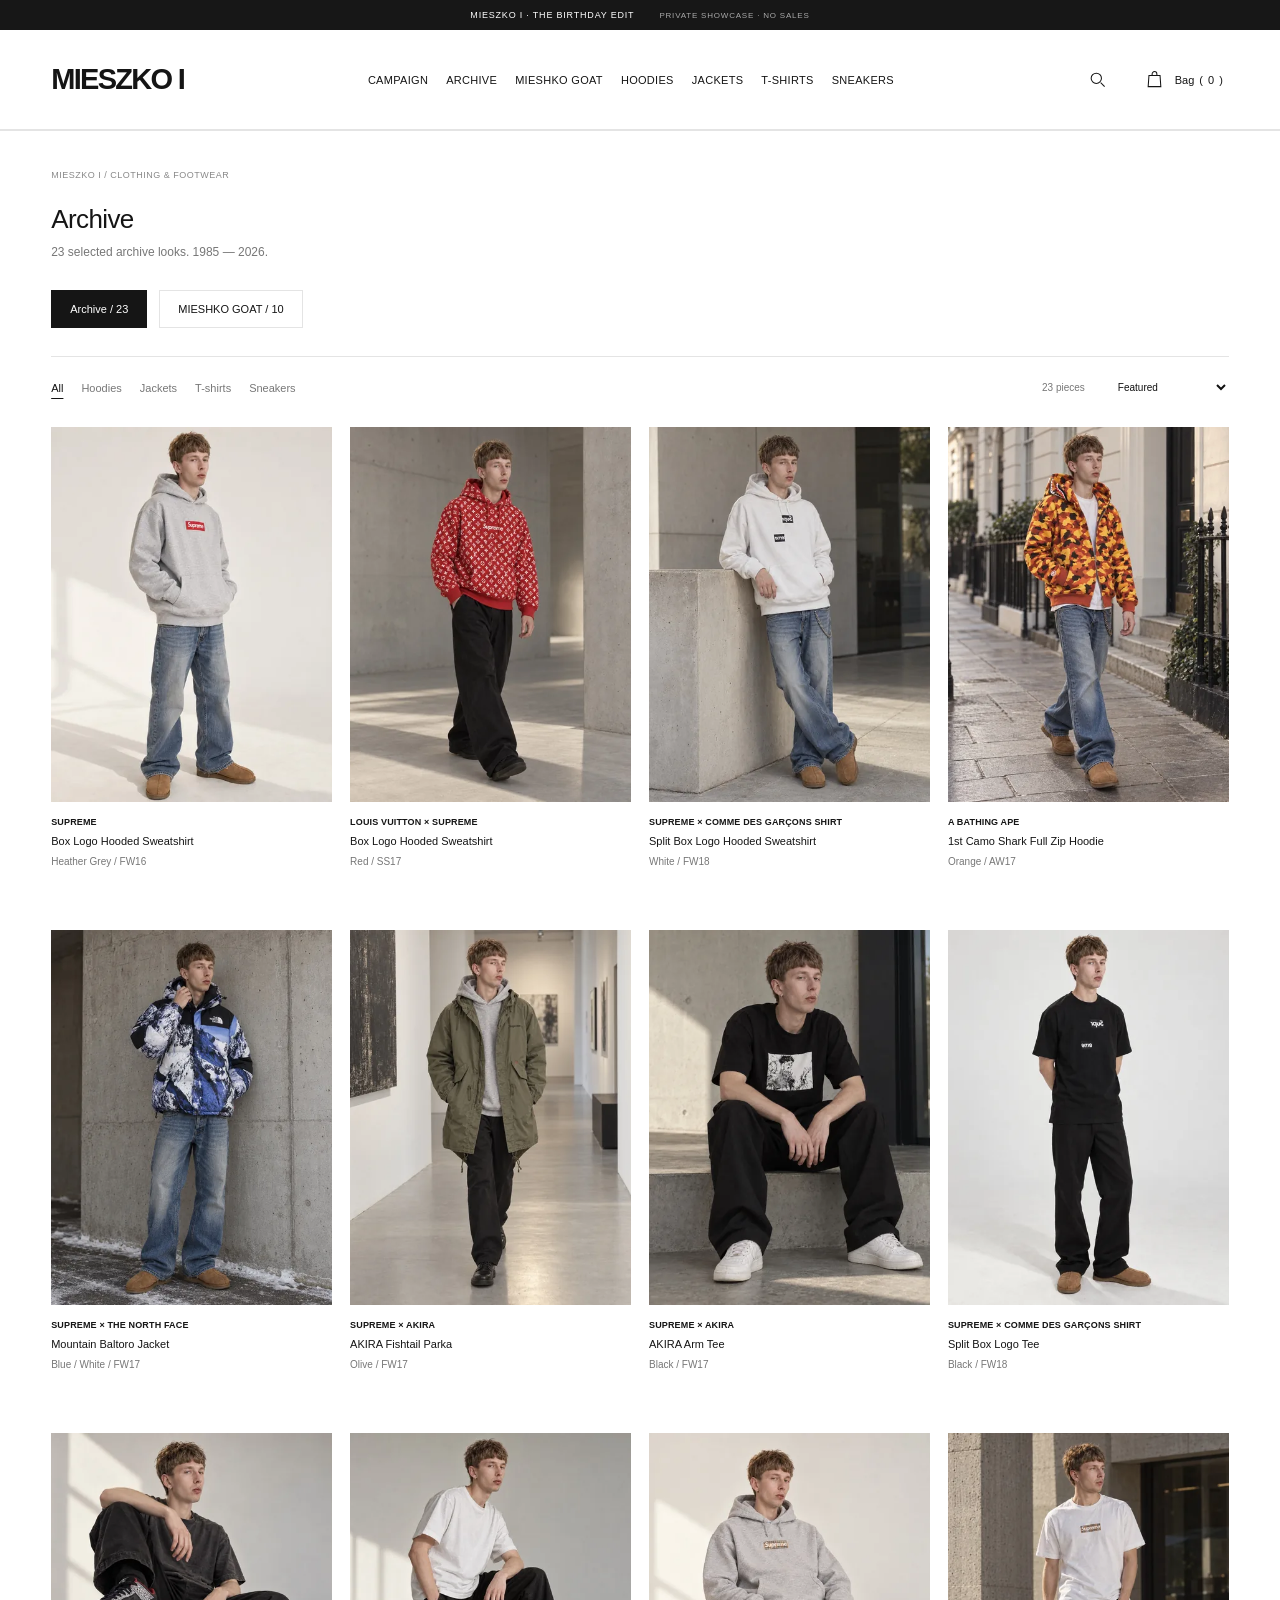
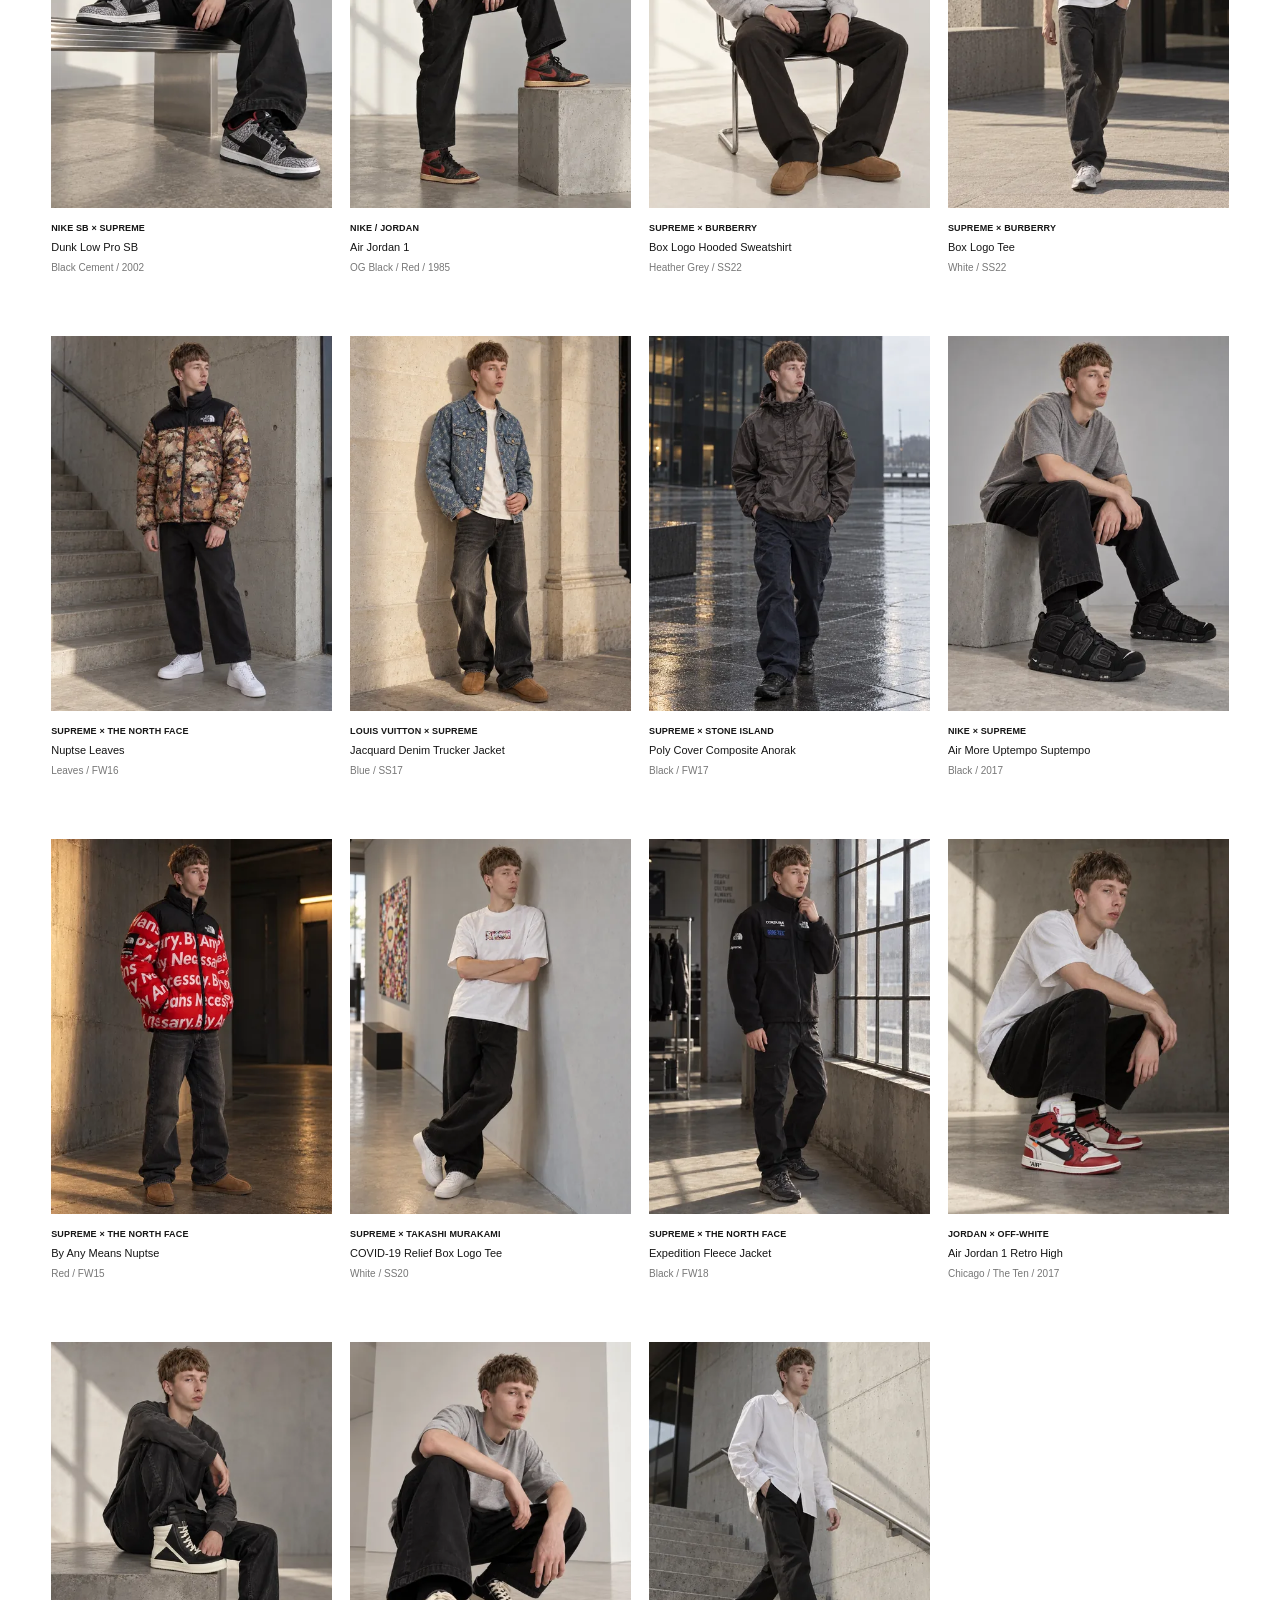
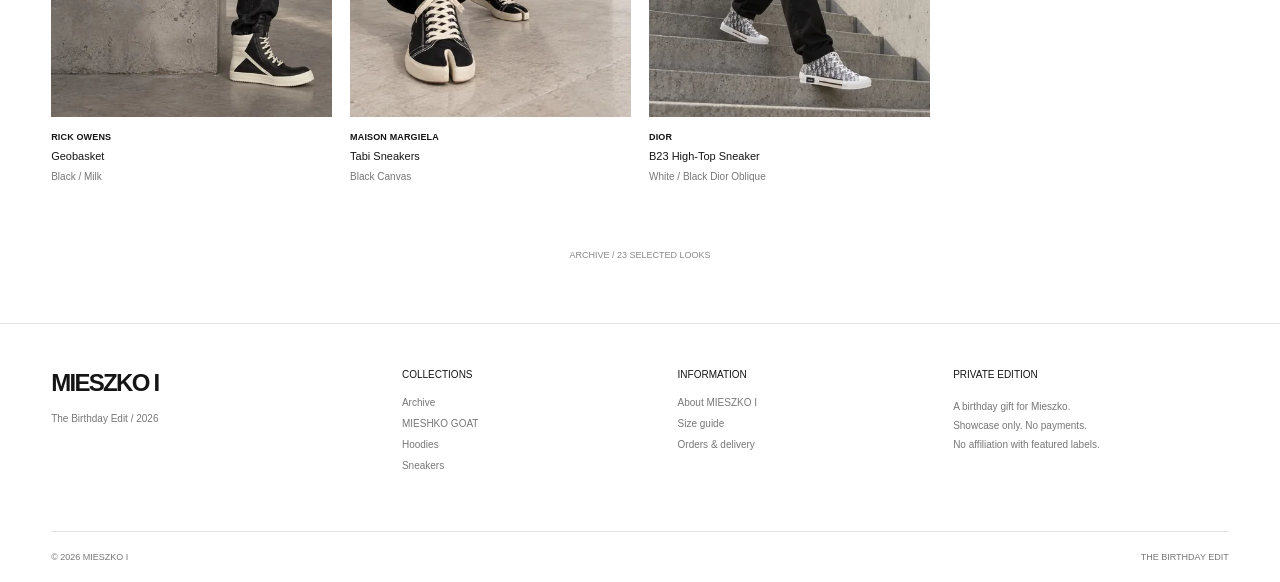
==== shop/index.html @ 54d312da "Split English campaign and shop with responsive images" ====
<!doctype html><html lang="en"><head><meta charset="utf-8"><meta name="viewport" content="width=device-width,initial-scale=1"><meta name="theme-color" content="#ffffff"><meta name="description" content="Explore the MIESZKO I birthday fashion archive and MIESHKO GOAT Drop 01."><meta name="robots" content="noindex,nofollow"><title>MIESZKO I — The Archive</title><link rel="stylesheet" href="../style.css"></head><body>
<a class="skip" href="#catalog">Skip to pieces</a><div class="announcement">MIESZKO I · THE BIRTHDAY EDIT <span>PRIVATE SHOWCASE · NO SALES</span></div>
<header><button id="menuButton" class="icon-button mobile" aria-label="Open menu" aria-expanded="false"><svg viewBox="0 0 24 24"><path d="M3 7h18M3 12h18M3 17h18"/></svg></button><a href="../" class="logo" aria-label="MIESZKO I home">MIESZKO I</a><nav aria-label="Main navigation"><a href="../">Campaign</a><button data-collection="archive">Archive</button><button data-collection="goat">MIESHKO GOAT</button><button data-category="Bluzy">Hoodies</button><button data-category="Kurtki">Jackets</button><button data-category="T-shirty">T-shirts</button><button data-category="Sneakers">Sneakers</button></nav><div class="tools"><button id="searchButton" class="icon-button" aria-label="Search"><svg viewBox="0 0 24 24"><circle cx="10.5" cy="10.5" r="6.5"/><path d="m16 16 5 5"/></svg></button><button id="cartButton" class="cart-button" aria-label="Open bag"><svg viewBox="0 0 24 24"><path d="M5 7h14l1 14H4L5 7Zm4 0V5a3 3 0 0 1 6 0v2"/></svg><span class="cart-label">Bag</span> (<span id="count">0</span>)</button></div></header>
<div id="mobileMenu" hidden><a href="../">Campaign</a><button data-collection="archive">Archive</button><button data-collection="goat">MIESHKO GOAT</button><button data-category="Bluzy">Hoodies</button><button data-category="Kurtki">Jackets</button><button data-category="T-shirty">T-shirts</button><button data-category="Sneakers">Sneakers</button><button data-info="about">About MIESZKO I</button></div>
<main><section id="collection" aria-label="MIESZKO I collection"><section class="collection-intro"><div class="breadcrumb">MIESZKO I / CLOTHING & FOOTWEAR</div><h2 id="collectionTitle">Archive</h2><p id="collectionDescription">23 selected archive looks. 1985 — 2026.</p></section><div class="collection-switch" role="group" aria-label="Collections"><button class="active" data-collection="archive" aria-pressed="true">Archive / 23</button><button data-collection="goat" aria-pressed="false">MIESHKO GOAT / 10</button></div><section id="catalog" aria-label="Product catalog"><div class="catalog-toolbar"><div class="filters" role="group" aria-label="Categories"><button class="active" data-filter="all">All</button><button data-filter="Bluzy">Hoodies</button><button data-filter="Kurtki">Jackets</button><button data-filter="T-shirty">T-shirts</button><button data-filter="Sneakers">Sneakers</button><button data-filter="Skarpetki">Socks</button><button data-filter="Bokserki">Boxers</button></div><div class="sorting"><span id="resultCount">23 pieces</span><label class="sr-only" for="sort">Sort</label><select id="sort"><option value="curated">Featured</option><option value="new">Year: newest first</option><option value="old">Year: oldest first</option><option value="name">Name: A–Z</option></select></div></div><div id="searchPanel" hidden><label class="sr-only" for="search">Search the collection</label><input id="search" type="search" placeholder="Search pieces, labels, years…" autocomplete="off"><button id="clearSearch">Clear</button></div><div id="grid" class="grid"></div><p class="photo-note" id="photoNote">ARCHIVE / 23 SELECTED LOOKS</p></section></section></main>
<footer><div class="footer-brand"><a class="logo" href="../">MIESZKO I</a><p>The Birthday Edit / 2026</p></div><div><h2>Collections</h2><button data-collection="archive">Archive</button><button data-collection="goat">MIESHKO GOAT</button><button data-category="Bluzy">Hoodies</button><button data-category="Sneakers">Sneakers</button></div><div><h2>Information</h2><button data-info="about">About MIESZKO I</button><button data-info="sizes">Size guide</button><button data-info="demo">Orders & delivery</button></div><div><h2>Private edition</h2><p>A birthday gift for Mieszko.<br>Showcase only. No payments.<br>No affiliation with featured labels.</p></div><div class="footer-bottom"><span>© 2026 MIESZKO I</span><span>THE BIRTHDAY EDIT</span></div></footer>
<dialog id="detail" aria-label="Product details"><button class="close" aria-label="Close product details">×</button><div id="detailBody"></div></dialog><dialog id="cart" aria-label="Bag"><button class="close" aria-label="Close bag">×</button><div id="cartBody"></div></dialog><dialog id="info" aria-label="Information"><button class="close" aria-label="Close information">×</button><div id="infoBody"></div></dialog><div id="toast" role="status" aria-live="polite"></div><script src="../products.js"></script><script src="../app.js"></script></body></html>
---- style.css ----
:root{--ink:#151515;--muted:#777;--line:#e4e4e4;--surface:#f5f5f5}*{box-sizing:border-box}body{margin:0;background:#fff;color:var(--ink);font-family:Helvetica,Arial,sans-serif;font-size:13px;-webkit-font-smoothing:antialiased}html{scroll-behavior:smooth;scroll-padding-top:110px}button,input,select{font:inherit;color:inherit}button,a,select{-webkit-tap-highlight-color:transparent}button{cursor:pointer}button{background:none;border:0}a{color:inherit;text-decoration:none}button:focus-visible,a:focus-visible,input:focus-visible,select:focus-visible,summary:focus-visible{outline:2px solid #111;outline-offset:4px}button:disabled{opacity:.45;cursor:not-allowed}.announcement{height:30px;background:#171717;color:white;display:flex;justify-content:center;gap:25px;align-items:center;font-size:9px;letter-spacing:.8px}.announcement span{color:#a9a9a9;font-size:8px}header{height:100px;padding:0 4%;display:flex;align-items:center;gap:40px;background:white;position:sticky;top:0;z-index:10;border-bottom:1px solid var(--line)}.logo{font-family:Helvetica,Arial,sans-serif;font-weight:900;font-size:29px;letter-spacing:-1.7px;white-space:nowrap}header nav{display:flex;align-items:center;justify-content:center;gap:27px;flex:1}nav button{font-size:11px;padding:12px 0;text-transform:uppercase;letter-spacing:.3px}nav button:hover,footer button:hover{text-decoration:underline;text-underline-offset:4px}.tools{display:flex;align-items:center;gap:22px}.icon-button{padding:10px;display:flex;align-items:center;justify-content:center}.icon-button svg,.cart-button svg{width:19px;height:19px;fill:none;stroke:currentColor;stroke-width:1.3}.cart-button{display:flex;gap:5px;align-items:center;font-size:11px;min-height:44px}.cart-button svg{margin-right:6px}.mobile{display:none}.skip{position:fixed;left:15px;top:-60px;padding:12px;background:#111;color:white;z-index:100}.skip:focus{top:10px}.collection-intro{padding:39px 4% 31px}.breadcrumb{font-size:9px;color:#888;letter-spacing:.5px;margin-bottom:24px}h1{font-size:26px;font-weight:500;margin:0 0 10px;letter-spacing:-.6px}.collection-intro p{color:#777;font-size:12px;margin:0}#catalog{padding:0 4% 60px}.catalog-toolbar{display:flex;justify-content:space-between;gap:20px;align-items:center;border-top:1px solid var(--line);padding:16px 0 25px}.filters{display:flex;gap:27px}.filters button{font-size:11px;padding:8px 0;color:#777;white-space:nowrap}.filters button.active{color:#111;text-decoration:underline;text-underline-offset:6px}.sorting{display:flex;gap:25px;align-items:center;font-size:10px;color:#777}.sorting select{background:white;border:0;padding:8px 18px 8px 4px;color:#111;max-width:180px;font-size:10px}.grid{display:grid;grid-template-columns:repeat(4,minmax(0,1fr));gap:42px 18px}.product{text-align:left;padding:0;min-width:0}.product-art{position:relative;aspect-ratio:3/4;background:var(--surface);overflow:hidden}.product-art img{width:100%;height:100%;object-fit:contain;mix-blend-mode:multiply;padding:20px;transition:transform .45s ease}.product:hover .product-art img{transform:scale(1.035)}.product-art img.session-photo{object-fit:cover;padding:0;mix-blend-mode:normal}.product-info{padding:14px 0 0}.product-info>span{font-size:9px;font-weight:600;display:block;line-height:1.5;text-transform:uppercase;letter-spacing:.15px}.product h3{font-size:11px;font-weight:400;line-height:1.55;margin:4px 0}.product-info p{font-size:10px;line-height:1.6;color:#777;margin:3px 0}.product-info .status{font-size:9px;color:#333;margin-top:9px}.card-sizes{font-size:9px;color:#777;opacity:0;margin-top:8px;word-spacing:10px;transition:opacity .2s}.product:hover .card-sizes,.product:focus-visible .card-sizes{opacity:1}.placeholder[hidden]{display:none}.placeholder{height:100%;display:flex;flex-direction:column;align-items:center;justify-content:center;padding:20px;text-align:center;color:#b5b5b5;gap:12px}.placeholder strong{font-size:22px;letter-spacing:-1px;color:#d3d3d3}.placeholder span{font-size:9px;letter-spacing:1px;text-transform:uppercase;line-height:1.6}.photo-note{font-size:9px;color:#888;text-align:center;margin:45px 0 0;line-height:1.6}footer{border-top:1px solid var(--line);padding:45px 4% 20px;display:grid;grid-template-columns:1.3fr 1fr 1fr 1.1fr;gap:25px}footer .logo{font-size:24px}footer h2{font-size:10px;font-weight:500;text-transform:uppercase;margin:0 0 17px}footer button{display:block;padding:0;margin:10px 0;color:#777;font-size:10px;text-align:left}footer p{font-size:10px;color:#777;line-height:1.9;margin:12px 0}.footer-bottom{grid-column:1/-1;display:flex;justify-content:space-between;border-top:1px solid var(--line);padding-top:20px;margin-top:25px;font-size:9px;color:#777}#searchPanel{display:flex;margin-bottom:25px;border-bottom:1px solid #111}#searchPanel[hidden],#mobileMenu[hidden]{display:none}#search{flex:1;min-width:0;border:0;background:#fff;padding:15px 0;outline:none;font-size:13px}#clearSearch{font-size:10px;padding:15px}.empty-results{grid-column:1/-1;padding:90px 20px;text-align:center;color:#777;line-height:1.8}.empty-results button{text-decoration:underline;margin-top:15px}.sr-only{position:absolute;width:1px;height:1px;padding:0;margin:-1px;overflow:hidden;clip:rect(0,0,0,0);white-space:nowrap;border:0}dialog{border:0;background:white;color:#111;padding:0;max-height:94dvh;width:min(1020px,94vw);overflow:auto}dialog::backdrop{background:#0006}.close{position:absolute;top:14px;right:15px;background:white;width:40px;height:40px;z-index:3;font-size:28px;font-weight:300}.close:hover{background:#eee}#detailBody{display:grid;grid-template-columns:1.15fr 1fr}.detail-art{background:#f5f5f5;min-height:580px;display:flex;align-items:center;position:relative}.detail-art img{width:100%;height:560px;object-fit:contain;padding:40px;mix-blend-mode:multiply}.detail-art img.session-photo{object-fit:cover;padding:0;mix-blend-mode:normal}.detail-art .placeholder{width:100%;min-height:560px}.detail-art small{position:absolute;bottom:16px;left:20px;font-size:8px;color:#888}.detail-copy{padding:65px 40px 35px}.detail-copy .brand{font-size:10px;line-height:1.6}.detail-copy h2{font-size:23px;font-weight:400;line-height:1.4;margin:13px 0}.detail-copy .edition{font-size:12px;color:#777;margin:9px 0}.detail-copy p{font-size:11px;line-height:1.8}.product-status{padding:20px 0;font-size:11px;border-bottom:1px solid var(--line);margin-bottom:24px}.size-header{display:flex;justify-content:space-between;align-items:center;font-size:10px;margin-bottom:12px}.size-header button{text-decoration:underline;color:#777;font-size:9px;padding:0}.size-options{display:flex;gap:8px;margin-bottom:18px}.size-options button{border:1px solid #d6d6d6;width:48px;height:44px;font-size:11px}.size-options button.selected{border-color:#111;background:#111;color:white}.primary{background:#111;color:white;width:100%;min-height:48px;padding:16px 20px;text-align:center;font-size:11px;letter-spacing:.2px}.primary:hover{background:#333}.detail-copy .small{font-size:9px;color:#888;margin:12px 0 25px}.detail-copy details{border-top:1px solid var(--line);padding:17px 0;font-size:10px}.detail-copy summary{cursor:pointer;list-style:none;display:flex;justify-content:space-between}.detail-copy summary:after{content:'+';font-size:14px}.detail-copy details[open] summary:after{content:'−'}.source{display:inline-block;font-size:9px;color:#777;text-decoration:underline;margin-top:16px}.size-error{color:#a32828!important;font-size:10px!important}.small{font-size:9px;color:#777}#cart{position:fixed;inset:0 0 0 auto;margin:0;width:min(500px,100vw);height:100dvh;max-height:100dvh}#cartBody{padding:28px 28px 35px}#cart h2{font-size:20px;font-weight:400;margin:0 0 30px;padding-right:35px}.cart-row{display:flex;gap:17px;border-top:1px solid var(--line);padding:23px 0}.cart-thumb{width:82px;height:106px;flex-shrink:0;background:#f5f5f5}.cart-thumb img{width:100%;height:100%;object-fit:contain;mix-blend-mode:multiply;padding:6px}.cart-thumb .placeholder{padding:4px}.cart-thumb .placeholder strong{font-size:10px}.cart-thumb .placeholder span{font-size:6px}.cart-thumb img.session-photo{object-fit:cover;padding:0;mix-blend-mode:normal}.cart-row section{flex:1;min-width:0}.cart-row .brand{font-size:8px;line-height:1.6}.cart-row h3{font-size:11px;font-weight:400;line-height:1.6;margin:5px 0}.cart-row p{font-size:10px;color:#777;margin:3px 0}.remove{padding:0;text-decoration:underline;font-size:9px;color:#777;margin-top:11px}.quantity{display:flex;align-items:center;gap:14px;margin-top:12px;font-size:11px}.quantity button{border:1px solid var(--line);width:26px;height:26px}.total{display:flex;justify-content:space-between;padding:22px 0;border-top:1px solid var(--line);font-size:12px}.cart-note{font-size:10px;color:#777;line-height:1.8;margin-bottom:22px}.continue{width:100%;font-size:10px;padding:20px;text-decoration:underline}.empty{padding:45px 0 60px;color:#777;font-size:12px;line-height:1.8}.birthday{text-align:center;padding-top:70px}.birthday .logo{font-size:35px;display:block;margin-bottom:50px}.birthday h2{font-size:38px!important;line-height:1.2;padding:0!important;margin-bottom:25px!important}.birthday p{font-size:14px;line-height:1.8;color:#777}.birthday strong{display:block;font-size:11px;margin:30px 0}.birthday .small{font-size:9px;margin-top:20px}.confetti{position:fixed;top:-10px;width:6px;height:12px;pointer-events:none;animation:fall 3s ease-in forwards;z-index:5}@keyframes fall{to{top:110%;transform:rotate(540deg)}}#toast{position:fixed;bottom:24px;left:50%;transform:translate(-50%,12px);opacity:0;pointer-events:none;background:#111;color:white;padding:16px 23px;font-size:11px;z-index:40;transition:.2s;max-width:90vw}#toast.visible{opacity:1;transform:translate(-50%,0)}#info{width:min(520px,94vw)}#infoBody{padding:65px 35px 35px}#info h2{font-size:23px;font-weight:400;margin:0 0 20px}#info p{font-size:12px;line-height:1.9;color:#666}#mobileMenu{position:fixed;top:96px;left:0;right:0;z-index:12;background:white;padding:20px 6% 30px;border-bottom:1px solid #ddd}#mobileMenu button{display:block;width:100%;text-align:left;padding:14px 0;font-size:13px}
@media(min-width:1600px){main,footer{max-width:1700px;margin:auto}.grid{gap:45px 24px}}@media(max-width:1000px){header{gap:25px}header nav{gap:16px}.logo{font-size:25px}.tools{gap:8px}.cart-label{display:none}.grid{grid-template-columns:repeat(3,minmax(0,1fr))}.sorting{gap:12px}.filters{gap:20px}}
@media(max-width:680px){.announcement{height:26px;font-size:8px;gap:0}.announcement span{display:none}header{height:70px;padding:0 4%;gap:5px;justify-content:space-between}.mobile{display:flex}header nav{display:none}.logo{font-size:24px;letter-spacing:-1.2px}.tools{gap:0}.icon-button{padding:10px}.icon-button svg,.cart-button svg{width:18px;height:18px}.cart-button{font-size:10px;gap:2px;padding:8px 3px}.cart-button svg{margin-right:2px}.collection-intro{padding:28px 5% 26px}.breadcrumb{font-size:8px;margin-bottom:19px}h1{font-size:24px}.collection-intro p{font-size:11px}#catalog{padding:0 4% 45px}.catalog-toolbar{display:block;padding:0;border-top:0}.filters{gap:24px;overflow:auto;border-bottom:1px solid var(--line);padding:0 1% 12px}.filters button{font-size:11px;padding:9px 0}.sorting{justify-content:space-between;padding:15px 1%;font-size:9px}.sorting select{font-size:9px;padding-right:5px}.grid{grid-template-columns:repeat(2,minmax(0,1fr));gap:28px 9px}.product-art{aspect-ratio:3/4}.product-art img{padding:10px}.product-info{padding:12px 3px 0}.product-info>span{font-size:8px;line-height:1.5}.product h3{font-size:10px;line-height:1.55;margin:4px 0}.product-info p{font-size:9px}.product-info .status{font-size:8px;margin-top:7px}.card-sizes{display:none}.photo-note{font-size:8px;margin:35px 15px 0}.placeholder strong{font-size:17px}.placeholder span{font-size:7px}footer{grid-template-columns:1fr 1fr;padding:30px 5% 20px;gap:28px 20px}.footer-brand{grid-column:1/-1}.footer-brand p{margin:5px 0 0}footer>div:nth-child(4){grid-column:1/-1}footer h2{font-size:9px}footer button,footer p{font-size:10px}.footer-bottom{margin-top:0;font-size:8px}#detail{width:100vw;max-width:100vw;height:100dvh;max-height:100dvh;margin:0}#detailBody{grid-template-columns:1fr}.detail-art{min-height:360px}.detail-art img{height:380px;padding:28px}.detail-art .placeholder{min-height:360px}.detail-art small{font-size:7px;bottom:13px;left:18px}.detail-copy{padding:26px 22px 35px}.detail-copy h2{font-size:22px}.detail-copy .brand{font-size:9px}.detail-copy p{font-size:11px}.product-status{padding:15px 0}.close{top:12px;right:12px}.size-options button{width:52px;height:46px}.primary{min-height:50px}.detail-copy .small{font-size:9px}#cartBody{padding:30px 22px}.birthday{padding-top:60px}.birthday h2{font-size:35px!important}.birthday p{font-size:13px}#toast{text-align:center;font-size:10px;width:max-content}#infoBody{padding:60px 25px 30px}html{scroll-padding-top:85px}}
@media(prefers-reduced-motion:reduce){html{scroll-behavior:auto}*,*:before,*:after{animation:none!important;transition:none!important}}

.editorial{display:grid;grid-template-columns:1fr 1fr;align-items:center;margin:0 4% 65px;background:#f5f5f5}.editorial figure{margin:0;position:relative}.editorial img{width:100%;height:600px;object-fit:cover;object-position:center 35%;display:block}.editorial figcaption{position:absolute;left:20px;bottom:20px;color:white;font-size:9px;letter-spacing:1px}.editorial>div{padding:50px;text-align:center}.editorial h2{font-size:32px;letter-spacing:-1.5px;font-weight:900;margin:0 0 15px}.editorial p{font-size:11px}.editorial .editorial-note{font-size:9px;color:#888;line-height:1.8;margin-top:30px}.editorial button{border:1px solid #111;padding:15px 25px;font-size:10px;margin-top:15px}@media(max-width:680px){.editorial{grid-template-columns:1fr;margin-bottom:40px}.editorial img{height:460px}.editorial>div{padding:32px}.editorial h2{font-size:27px}.editorial .editorial-note{margin-top:17px}}
.placeholder{position:relative;background:linear-gradient(150deg,#0c0c0c22,#1119),var(--piece-color,#8b8b84);color:#fff;overflow:hidden;align-items:stretch;justify-content:space-between;text-align:left;padding:22px;gap:0}
.placeholder .placeholder-mark{font-size:clamp(60px,10vw,150px);line-height:.85;font-weight:900;letter-spacing:-.12em;opacity:.2;transform:translateX(-.08em)}
.placeholder .placeholder-meta{position:relative;z-index:1;display:flex;flex-direction:column;gap:3px}
.placeholder .placeholder-meta strong{font-size:13px;font-weight:700;letter-spacing:.08em;color:#fff;text-transform:uppercase}
.placeholder .placeholder-meta span{font-size:12px;line-height:1.35;letter-spacing:0;color:#fff;text-transform:none}
.placeholder .placeholder-meta small{font-size:8px;letter-spacing:.15em;margin-top:10px;color:#ffffffe0}
.cart-thumb .placeholder{padding:7px}.cart-thumb .placeholder-mark{font-size:32px}.cart-thumb .placeholder-meta strong{font-size:6px}.cart-thumb .placeholder-meta span,.cart-thumb .placeholder-meta small{display:none}
.detail-art .placeholder{min-height:560px}.detail-art .placeholder-mark{font-size:clamp(120px,20vw,250px)}.detail-art .placeholder-meta strong{font-size:17px}.detail-art .placeholder-meta span{font-size:18px}
@media(max-width:680px){.placeholder{padding:13px}.placeholder .placeholder-mark{font-size:65px}.placeholder .placeholder-meta strong{font-size:9px}.placeholder .placeholder-meta span{font-size:9px}.placeholder .placeholder-meta small{font-size:6px}.detail-art .placeholder{min-height:360px;padding:24px}.detail-art .placeholder-mark{font-size:130px}.detail-art .placeholder-meta strong{font-size:14px}.detail-art .placeholder-meta span{font-size:15px}}

.collection-switch{display:flex;gap:12px;padding:0 4% 28px}.collection-switch button{border:1px solid var(--line);padding:12px 18px;font-size:11px}.collection-switch button.active{background:#151515;color:white;border-color:#151515}.filters{flex-wrap:wrap;gap:18px}.filters button[hidden]{display:none}.size-options button{min-width:48px;width:auto;padding:0 10px}.product-art img.packshot,.detail-art img.packshot,.cart-thumb img.packshot{object-fit:contain;mix-blend-mode:normal;padding:0}header nav{gap:18px}@media(max-width:680px){.filters{flex-wrap:nowrap}.collection-switch{padding:0 4% 22px}.collection-switch button{padding:12px;font-size:10px}}

/* Birthday campaign home: large images and small, precise editorial cues. */
header nav a{font-size:11px;padding:12px 0;text-transform:uppercase;letter-spacing:.3px}
header nav a:hover{text-decoration:underline;text-underline-offset:4px}
#mobileMenu a{display:block;width:100%;text-align:left;padding:14px 0;font-size:13px}
.landing{overflow:hidden}
.landing-hero{min-height:620px;height:min(820px,calc(100svh - 130px));position:relative;background:#c6c5c0}
.landing-hero>img{width:100%;height:100%;display:block;object-fit:cover;object-position:center}
.landing-hero:after{content:"";position:absolute;inset:0;background:linear-gradient(90deg,rgba(236,235,231,.35),transparent 70%);pointer-events:none}
.landing-hero-copy{position:absolute;z-index:1;left:5%;bottom:8%;max-width:780px}
.landing-kicker,.landing-number,.landing-hero-index{display:block;font-size:10px;letter-spacing:.15em;font-weight:600}
.landing-hero-copy h1{font-size:clamp(74px,8.8vw,155px);line-height:.81;letter-spacing:-.09em;font-weight:900;margin:29px 0 30px}
.landing-hero-copy h1 em{display:inline-block;font:italic 400 .62em Georgia,serif;letter-spacing:-.07em;white-space:nowrap}
.landing-hero-copy>p{font-size:12px;margin:0 0 38px}
.landing-hero-index{position:absolute;z-index:1;right:4%;bottom:6%}
.landing-link{display:inline-flex;align-items:center;justify-content:space-between;gap:42px;min-width:220px;border-bottom:1px solid currentColor;padding:0 0 13px;font-size:11px;font-weight:600;text-transform:uppercase;letter-spacing:.06em;line-height:1.3}
.landing-link span{font-size:19px;font-weight:400;line-height:0}
.landing-link:hover{gap:56px}
.landing-intro{padding:125px 5% 145px;display:grid;grid-template-columns:1fr 2.1fr 1fr;gap:35px;align-items:end}
.landing-intro p{font-size:clamp(50px,7vw,112px);font-weight:600;line-height:.94;letter-spacing:-.075em;margin:0}
.landing-intro-aside{font-size:11px;color:#666;line-height:1.7;justify-self:end}
.landing-story{padding:0 5%;display:grid;grid-template-columns:1.18fr .82fr;column-gap:7vw;row-gap:105px;align-items:start}
.landing-frame{margin:0;min-width:0}
.landing-frame img{display:block;width:100%;height:100%;object-fit:cover;background:#e6e5e2}
.landing-frame figcaption{display:flex;justify-content:space-between;gap:18px;padding-top:13px;border-top:1px solid #111;margin-top:14px;color:#626262;font-size:10px;line-height:1.5}
.landing-frame figcaption span:first-child{color:#111;white-space:nowrap;font-weight:600;letter-spacing:.06em}
.frame-red{grid-row:span 2;width:100%}
.frame-red img{aspect-ratio:3/4;object-position:center 42%}
.landing-story-copy{padding-top:17%;max-width:500px}
.landing-story-copy h2,.landing-finale-copy h2{font-size:clamp(47px,5.4vw,96px);letter-spacing:-.075em;line-height:.98;font-weight:600;margin:26px 0 28px}
.landing-story-copy p,.landing-finale-copy p{font-size:13px;line-height:1.8;color:#666;max-width:320px;margin:0 0 45px}
.frame-stairs{width:74%;justify-self:end}
.frame-stairs img{aspect-ratio:4/5;object-position:center 38%}
.landing-pause{padding:190px 5% 205px;text-align:center}
.landing-pause>span{font-size:10px;letter-spacing:.15em;font-weight:600}
.landing-pause p{font-size:clamp(62px,9vw,150px);letter-spacing:-.085em;font-weight:600;line-height:.92;margin:28px auto 0}
.landing-pause i{font:italic 400 .83em Georgia,serif;letter-spacing:-.07em}
.landing-duo{padding:0 5%;display:grid;grid-template-columns:1fr .76fr;gap:6vw;align-items:start}
.frame-seat img{aspect-ratio:4/4.7;object-position:center 65%}
.frame-lean{margin-top:28%}
.frame-lean img{aspect-ratio:4/5;object-position:center 35%}
.landing-finale{display:grid;grid-template-columns:1fr 1fr;gap:8vw;align-items:center;padding:195px 5% 185px}
.frame-night img{aspect-ratio:4/5;object-position:center 45%}
.landing-finale-copy{max-width:520px}
#collection{border-top:1px solid var(--line)}
#collection .collection-intro h2{font-size:26px;font-weight:500;margin:0 0 10px;letter-spacing:-.6px}
@media(max-width:1000px){.landing-intro{grid-template-columns:1fr 2fr}.landing-intro-aside{display:none}.landing-story{row-gap:60px}.landing-story-copy{padding-top:4%}}
@media(max-width:680px){
  .landing-hero{height:calc(100svh - 96px);min-height:570px;max-height:820px}
  .landing-hero>img{object-position:68% center}
  .landing-hero:after{background:linear-gradient(180deg,transparent 40%,rgba(0,0,0,.67) 100%)}
  .landing-hero-copy{left:5%;top:auto;bottom:8%;right:5%;color:white}
  .landing-kicker,.landing-number,.landing-hero-index{font-size:8px}
  .landing-hero-copy h1{font-size:clamp(59px,15vw,78px);margin:22px 0 16px}
  .landing-hero-copy>p{font-size:10px;margin:0 0 21px}
  .landing-hero-index{top:4%;bottom:auto;right:5%;color:white}
  .landing-link{font-size:9px;min-width:185px;gap:18px;padding-bottom:9px}
  .landing-intro{display:block;padding:84px 6% 95px}
  .landing-intro p{font-size:clamp(51px,13vw,72px);margin-top:27px}
  .landing-story{display:flex;flex-direction:column;gap:70px;padding:0 5%}
  .frame-red{width:84%;align-self:flex-start}
  .landing-story-copy{padding:0 1% 0 9%;align-self:flex-end}
  .landing-story-copy h2,.landing-finale-copy h2{font-size:clamp(53px,13vw,70px);margin:24px 0}
  .landing-story-copy p,.landing-finale-copy p{font-size:11px;margin-bottom:30px}
  .frame-stairs{width:72%;align-self:flex-end}
  .landing-frame figcaption{font-size:8px;gap:10px}
  .landing-frame figcaption span:last-child{text-align:right}
  .landing-pause{padding:120px 5% 130px}
  .landing-pause>span{font-size:8px}
  .landing-pause p{font-size:clamp(49px,12.5vw,72px);margin-top:24px}
  .landing-duo{display:flex;flex-direction:column;gap:75px;padding:0 5%}
  .frame-seat{width:92%}
  .frame-lean{margin-top:0;width:72%;align-self:flex-end}
  .landing-finale{display:flex;flex-direction:column;gap:70px;padding:125px 5% 105px}
  .frame-night{width:88%;align-self:flex-start}
  .landing-finale-copy{width:100%;padding-left:9%}
  #collection .collection-intro h2{font-size:24px}
}

.landing-header{justify-content:space-between}
.landing-header nav{flex:0 1 auto;gap:34px}
.landing-footer{grid-template-columns:1.3fr .8fr 1.2fr}
.landing-footer a:not(.logo){display:block;width:max-content;margin:10px 0;color:#777;font-size:10px}
.landing-footer a:not(.logo):hover{text-decoration:underline;text-underline-offset:4px}
.landing-intro p{font-size:clamp(48px,5.5vw,86px)}
@media(max-width:680px){
  .landing-header{gap:12px}
  .landing-header nav{display:flex;gap:17px}
  .landing-header nav a{font-size:9px;white-space:nowrap}
  .landing-header nav a:first-child{display:none}
  .landing-header .logo{font-size:22px}
  .landing-footer{grid-template-columns:1fr 1fr}
  .landing-footer>div:nth-child(3){grid-column:1/-1}
  .landing-intro p{font-size:clamp(46px,11vw,62px)}
}
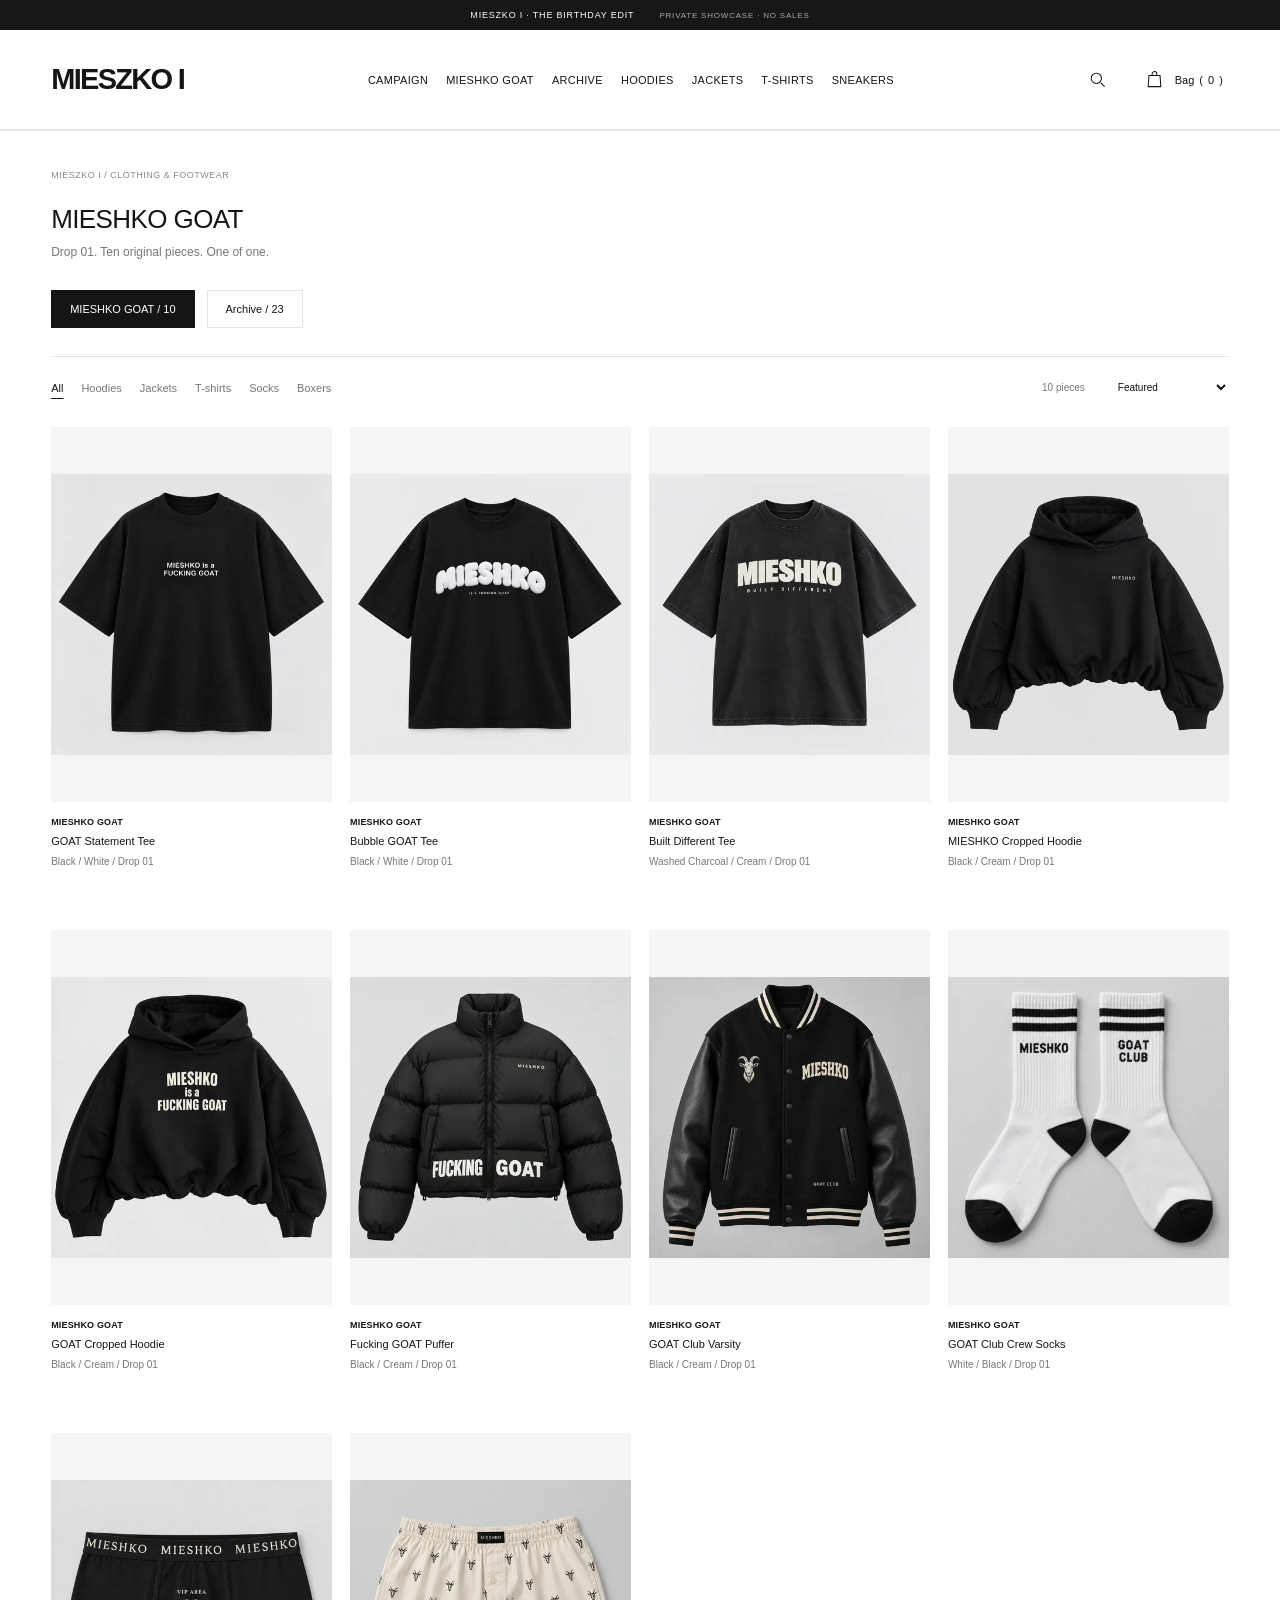
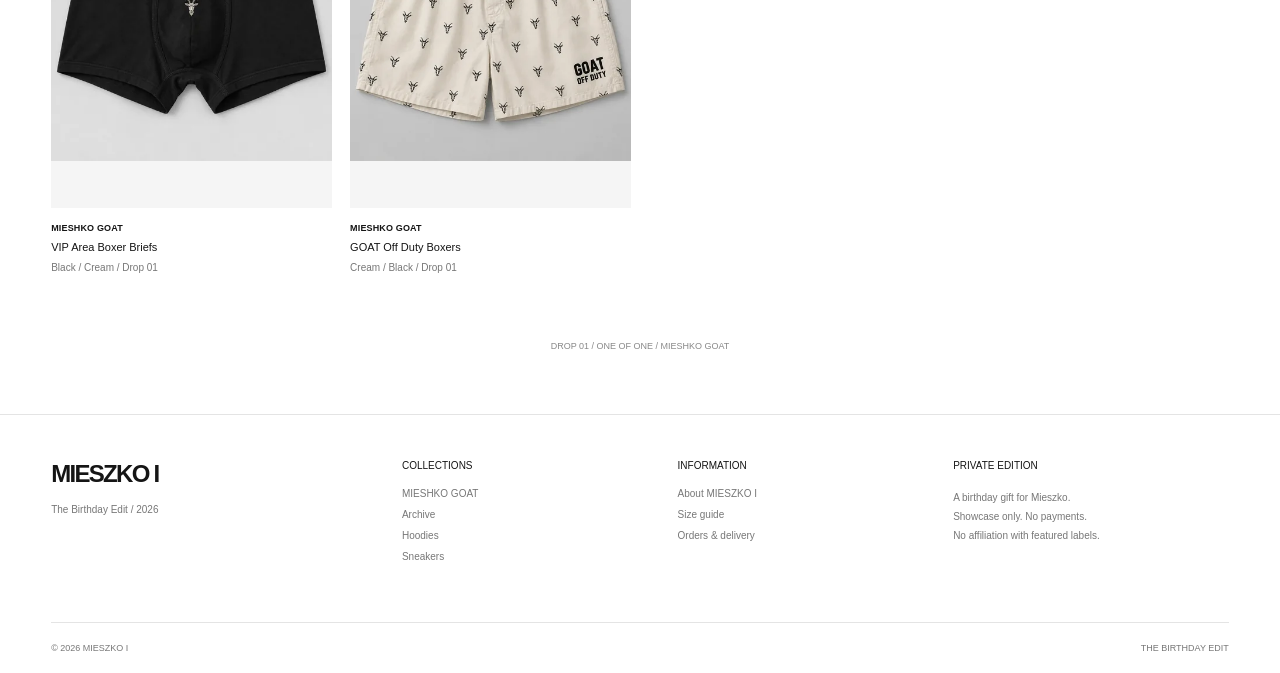
==== commit c2d50ec0: "Feature MIESHKO GOAT campaign and default collection" ====
--- a/shop/index.html
+++ b/shop/index.html
@@ -1,7 +1,7 @@
-<!doctype html><html lang="en"><head><meta charset="utf-8"><meta name="viewport" content="width=device-width,initial-scale=1"><meta name="theme-color" content="#ffffff"><meta name="description" content="Explore the MIESZKO I birthday fashion archive and MIESHKO GOAT Drop 01."><meta name="robots" content="noindex,nofollow"><title>MIESZKO I — The Archive</title><link rel="stylesheet" href="../style.css"></head><body>
+<!doctype html><html lang="en"><head><meta charset="utf-8"><meta name="viewport" content="width=device-width,initial-scale=1"><meta name="theme-color" content="#ffffff"><meta name="description" content="Explore MIESHKO GOAT Drop 01 and the MIESZKO I fashion archive."><meta name="robots" content="noindex,nofollow"><title>MIESZKO I — MIESHKO GOAT</title><link rel="stylesheet" href="../style.css"></head><body>
 <a class="skip" href="#catalog">Skip to pieces</a><div class="announcement">MIESZKO I · THE BIRTHDAY EDIT <span>PRIVATE SHOWCASE · NO SALES</span></div>
-<header><button id="menuButton" class="icon-button mobile" aria-label="Open menu" aria-expanded="false"><svg viewBox="0 0 24 24"><path d="M3 7h18M3 12h18M3 17h18"/></svg></button><a href="../" class="logo" aria-label="MIESZKO I home">MIESZKO I</a><nav aria-label="Main navigation"><a href="../">Campaign</a><button data-collection="archive">Archive</button><button data-collection="goat">MIESHKO GOAT</button><button data-category="Bluzy">Hoodies</button><button data-category="Kurtki">Jackets</button><button data-category="T-shirty">T-shirts</button><button data-category="Sneakers">Sneakers</button></nav><div class="tools"><button id="searchButton" class="icon-button" aria-label="Search"><svg viewBox="0 0 24 24"><circle cx="10.5" cy="10.5" r="6.5"/><path d="m16 16 5 5"/></svg></button><button id="cartButton" class="cart-button" aria-label="Open bag"><svg viewBox="0 0 24 24"><path d="M5 7h14l1 14H4L5 7Zm4 0V5a3 3 0 0 1 6 0v2"/></svg><span class="cart-label">Bag</span> (<span id="count">0</span>)</button></div></header>
-<div id="mobileMenu" hidden><a href="../">Campaign</a><button data-collection="archive">Archive</button><button data-collection="goat">MIESHKO GOAT</button><button data-category="Bluzy">Hoodies</button><button data-category="Kurtki">Jackets</button><button data-category="T-shirty">T-shirts</button><button data-category="Sneakers">Sneakers</button><button data-info="about">About MIESZKO I</button></div>
-<main><section id="collection" aria-label="MIESZKO I collection"><section class="collection-intro"><div class="breadcrumb">MIESZKO I / CLOTHING & FOOTWEAR</div><h2 id="collectionTitle">Archive</h2><p id="collectionDescription">23 selected archive looks. 1985 — 2026.</p></section><div class="collection-switch" role="group" aria-label="Collections"><button class="active" data-collection="archive" aria-pressed="true">Archive / 23</button><button data-collection="goat" aria-pressed="false">MIESHKO GOAT / 10</button></div><section id="catalog" aria-label="Product catalog"><div class="catalog-toolbar"><div class="filters" role="group" aria-label="Categories"><button class="active" data-filter="all">All</button><button data-filter="Bluzy">Hoodies</button><button data-filter="Kurtki">Jackets</button><button data-filter="T-shirty">T-shirts</button><button data-filter="Sneakers">Sneakers</button><button data-filter="Skarpetki">Socks</button><button data-filter="Bokserki">Boxers</button></div><div class="sorting"><span id="resultCount">23 pieces</span><label class="sr-only" for="sort">Sort</label><select id="sort"><option value="curated">Featured</option><option value="new">Year: newest first</option><option value="old">Year: oldest first</option><option value="name">Name: A–Z</option></select></div></div><div id="searchPanel" hidden><label class="sr-only" for="search">Search the collection</label><input id="search" type="search" placeholder="Search pieces, labels, years…" autocomplete="off"><button id="clearSearch">Clear</button></div><div id="grid" class="grid"></div><p class="photo-note" id="photoNote">ARCHIVE / 23 SELECTED LOOKS</p></section></section></main>
-<footer><div class="footer-brand"><a class="logo" href="../">MIESZKO I</a><p>The Birthday Edit / 2026</p></div><div><h2>Collections</h2><button data-collection="archive">Archive</button><button data-collection="goat">MIESHKO GOAT</button><button data-category="Bluzy">Hoodies</button><button data-category="Sneakers">Sneakers</button></div><div><h2>Information</h2><button data-info="about">About MIESZKO I</button><button data-info="sizes">Size guide</button><button data-info="demo">Orders & delivery</button></div><div><h2>Private edition</h2><p>A birthday gift for Mieszko.<br>Showcase only. No payments.<br>No affiliation with featured labels.</p></div><div class="footer-bottom"><span>© 2026 MIESZKO I</span><span>THE BIRTHDAY EDIT</span></div></footer>
+<header><button id="menuButton" class="icon-button mobile" aria-label="Open menu" aria-expanded="false"><svg viewBox="0 0 24 24"><path d="M3 7h18M3 12h18M3 17h18"/></svg></button><a href="../" class="logo" aria-label="MIESZKO I home">MIESZKO I</a><nav aria-label="Main navigation"><a href="../">Campaign</a><button data-collection="goat">MIESHKO GOAT</button><button data-collection="archive">Archive</button><button data-category="Bluzy">Hoodies</button><button data-category="Kurtki">Jackets</button><button data-category="T-shirty">T-shirts</button><button data-category="Sneakers">Sneakers</button></nav><div class="tools"><button id="searchButton" class="icon-button" aria-label="Search"><svg viewBox="0 0 24 24"><circle cx="10.5" cy="10.5" r="6.5"/><path d="m16 16 5 5"/></svg></button><button id="cartButton" class="cart-button" aria-label="Open bag"><svg viewBox="0 0 24 24"><path d="M5 7h14l1 14H4L5 7Zm4 0V5a3 3 0 0 1 6 0v2"/></svg><span class="cart-label">Bag</span> (<span id="count">0</span>)</button></div></header>
+<div id="mobileMenu" hidden><a href="../">Campaign</a><button data-collection="goat">MIESHKO GOAT</button><button data-collection="archive">Archive</button><button data-category="Bluzy">Hoodies</button><button data-category="Kurtki">Jackets</button><button data-category="T-shirty">T-shirts</button><button data-category="Sneakers">Sneakers</button><button data-info="about">About MIESZKO I</button></div>
+<main><section id="collection" aria-label="MIESZKO I collection"><section class="collection-intro"><div class="breadcrumb">MIESZKO I / CLOTHING & FOOTWEAR</div><h2 id="collectionTitle">MIESHKO GOAT</h2><p id="collectionDescription">Drop 01. Ten original pieces. One of one.</p></section><div class="collection-switch" role="group" aria-label="Collections"><button class="active" data-collection="goat" aria-pressed="true">MIESHKO GOAT / 10</button><button data-collection="archive" aria-pressed="false">Archive / 23</button></div><section id="catalog" aria-label="Product catalog"><div class="catalog-toolbar"><div class="filters" role="group" aria-label="Categories"><button class="active" data-filter="all">All</button><button data-filter="Bluzy">Hoodies</button><button data-filter="Kurtki">Jackets</button><button data-filter="T-shirty">T-shirts</button><button data-filter="Sneakers">Sneakers</button><button data-filter="Skarpetki">Socks</button><button data-filter="Bokserki">Boxers</button></div><div class="sorting"><span id="resultCount">10 pieces</span><label class="sr-only" for="sort">Sort</label><select id="sort"><option value="curated">Featured</option><option value="new">Year: newest first</option><option value="old">Year: oldest first</option><option value="name">Name: A–Z</option></select></div></div><div id="searchPanel" hidden><label class="sr-only" for="search">Search the collection</label><input id="search" type="search" placeholder="Search pieces, labels, years…" autocomplete="off"><button id="clearSearch">Clear</button></div><div id="grid" class="grid"></div><p class="photo-note" id="photoNote">DROP 01 / ONE OF ONE / MIESHKO GOAT</p></section></section></main>
+<footer><div class="footer-brand"><a class="logo" href="../">MIESZKO I</a><p>The Birthday Edit / 2026</p></div><div><h2>Collections</h2><button data-collection="goat">MIESHKO GOAT</button><button data-collection="archive">Archive</button><button data-category="Bluzy">Hoodies</button><button data-category="Sneakers">Sneakers</button></div><div><h2>Information</h2><button data-info="about">About MIESZKO I</button><button data-info="sizes">Size guide</button><button data-info="demo">Orders & delivery</button></div><div><h2>Private edition</h2><p>A birthday gift for Mieszko.<br>Showcase only. No payments.<br>No affiliation with featured labels.</p></div><div class="footer-bottom"><span>© 2026 MIESZKO I</span><span>THE BIRTHDAY EDIT</span></div></footer>
 <dialog id="detail" aria-label="Product details"><button class="close" aria-label="Close product details">×</button><div id="detailBody"></div></dialog><dialog id="cart" aria-label="Bag"><button class="close" aria-label="Close bag">×</button><div id="cartBody"></div></dialog><dialog id="info" aria-label="Information"><button class="close" aria-label="Close information">×</button><div id="infoBody"></div></dialog><div id="toast" role="status" aria-live="polite"></div><script src="../products.js"></script><script src="../app.js"></script></body></html>
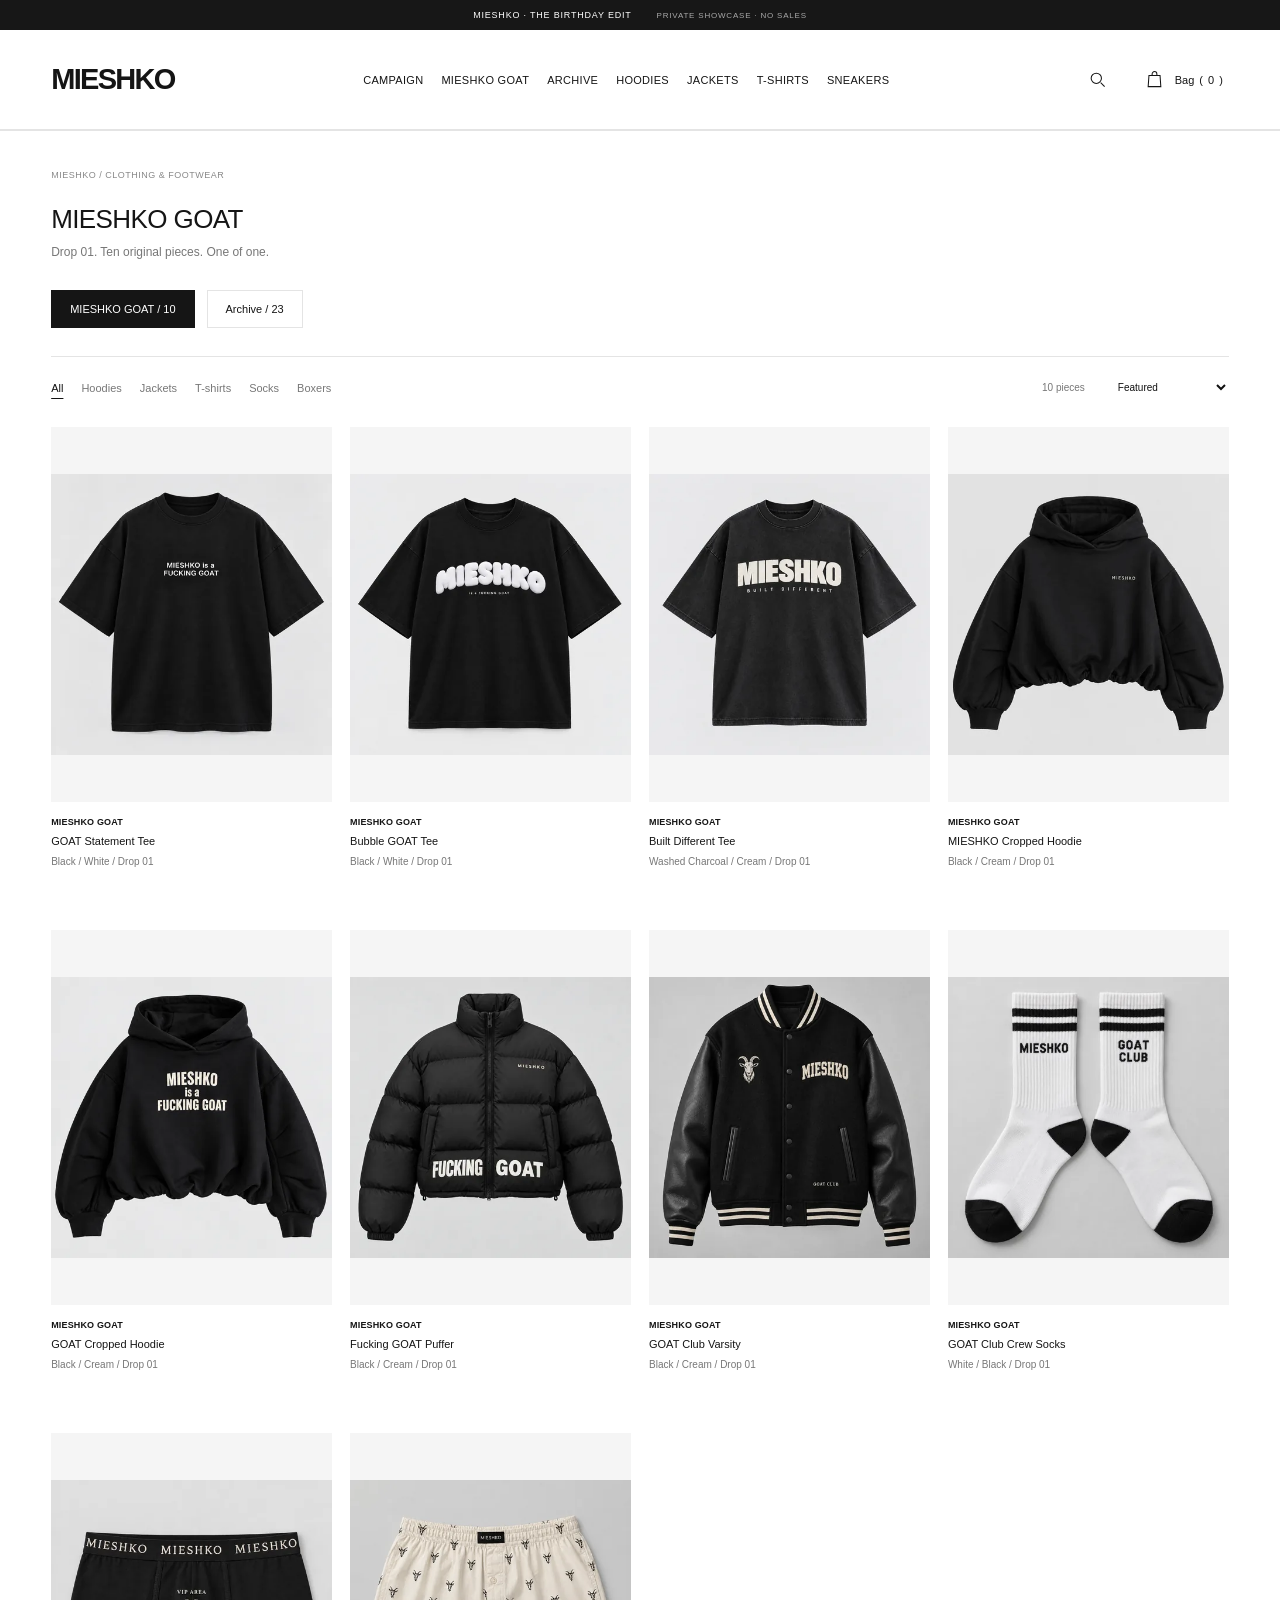
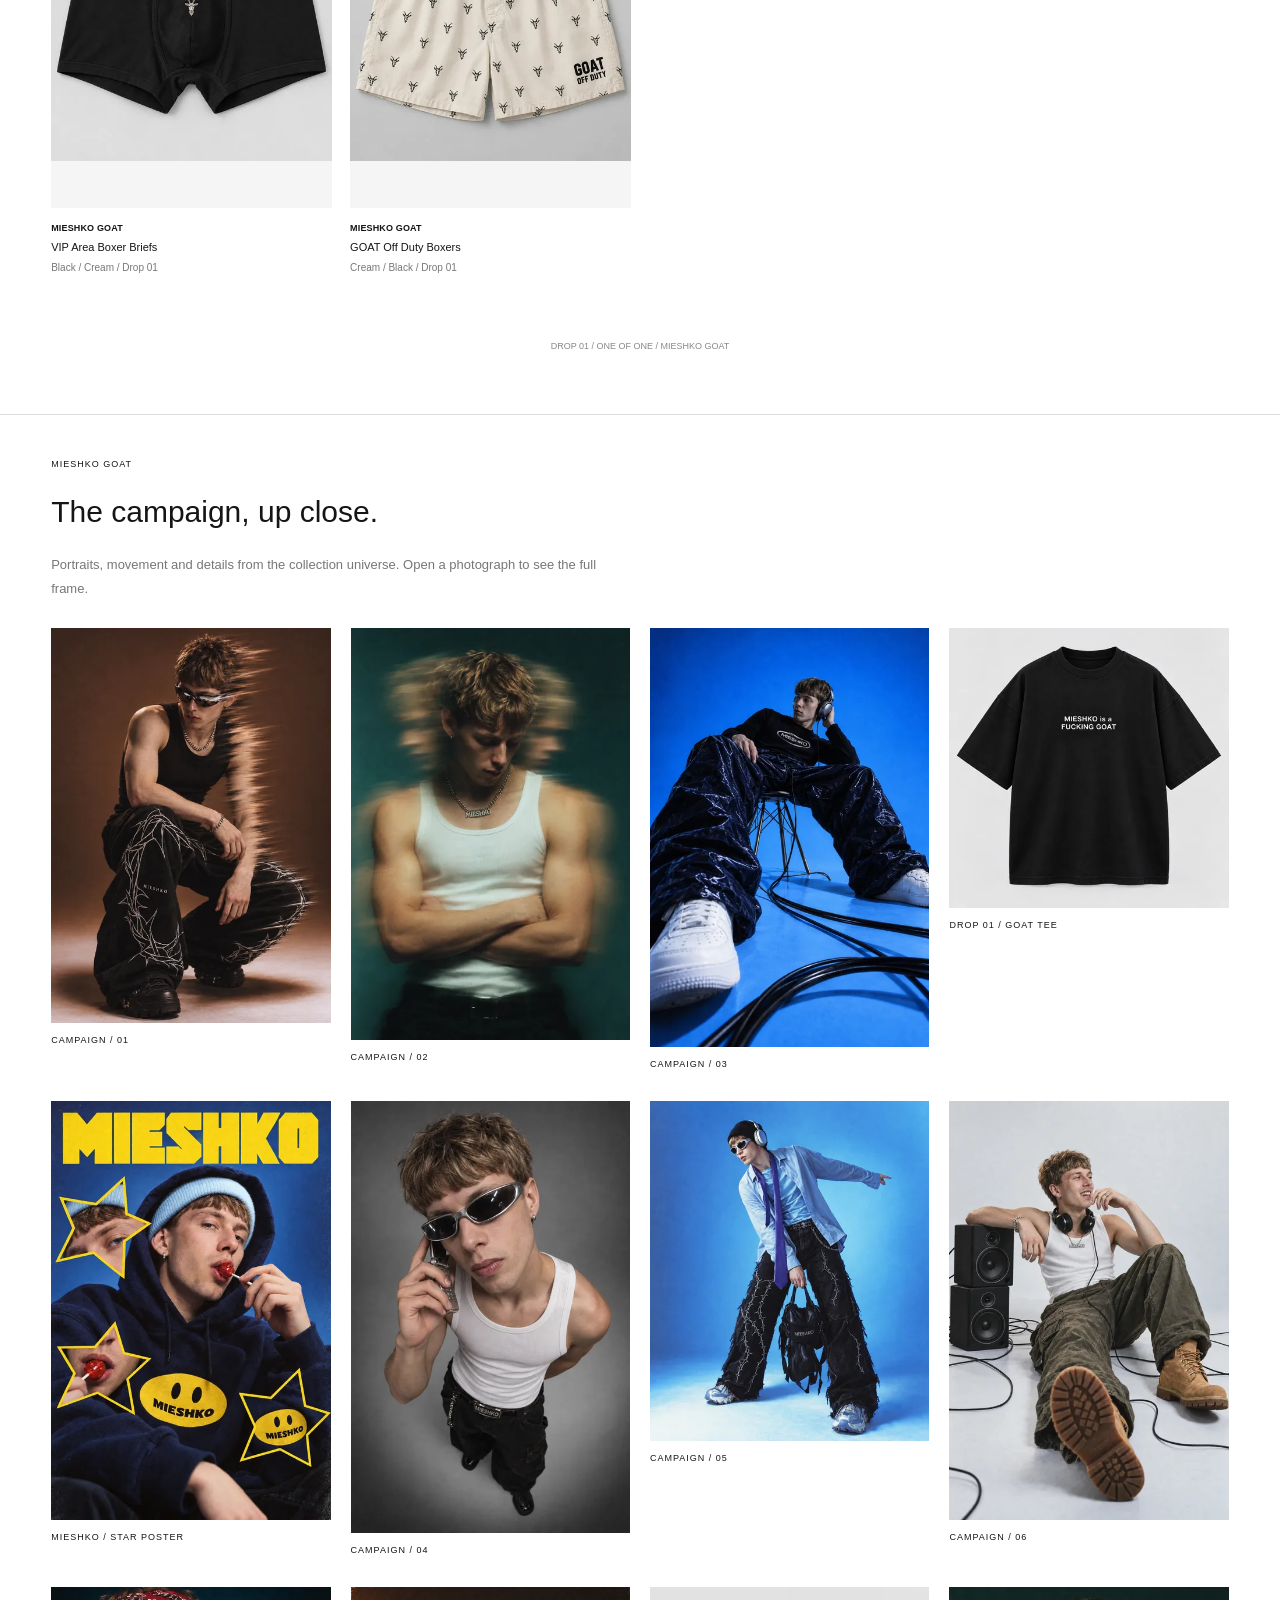
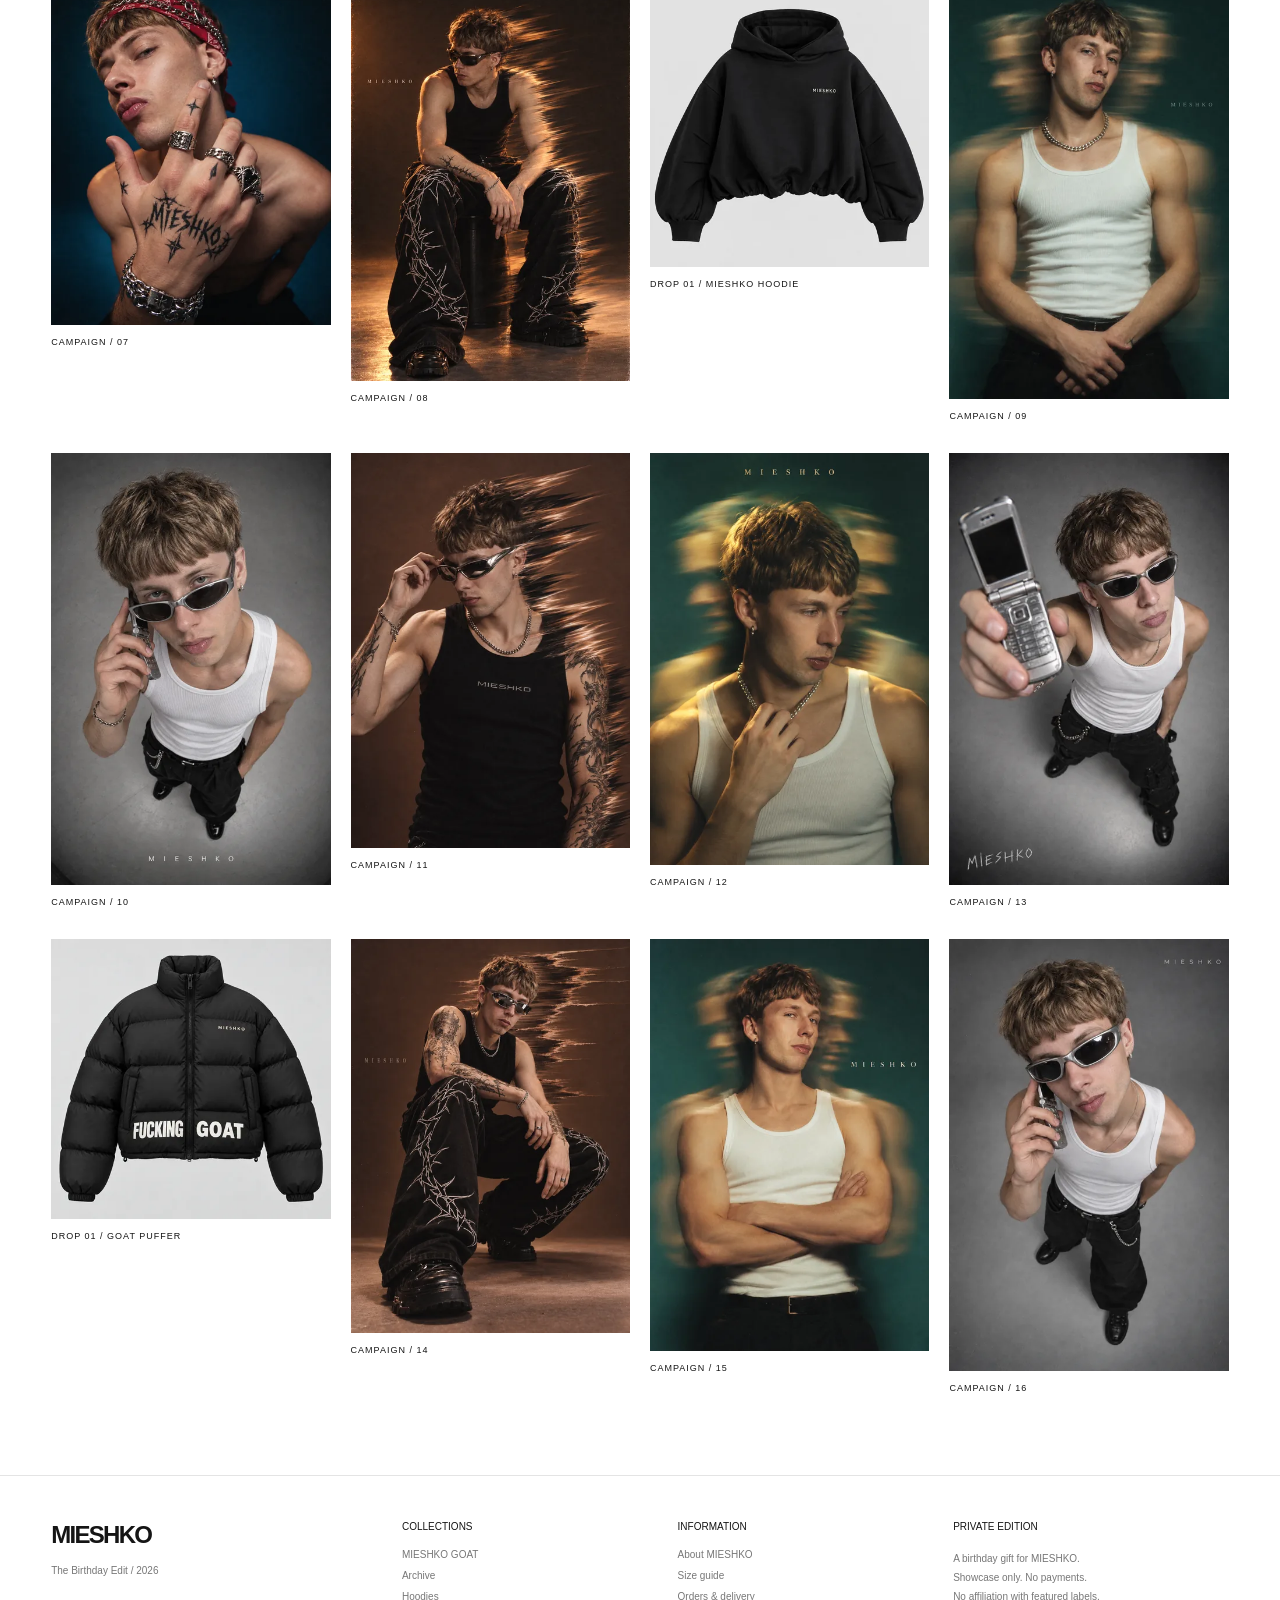
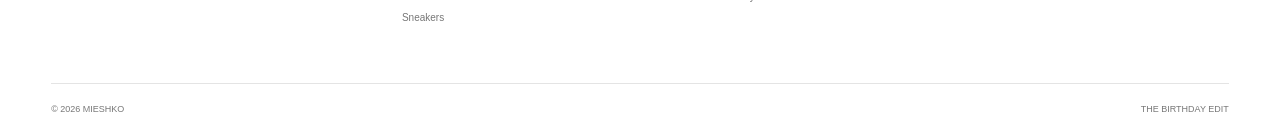
==== commit 811b5afe: "Update MIESHKO campaign poster and GOAT lookbook" ====
--- a/shop/index.html
+++ b/shop/index.html
@@ -1,7 +1,7 @@
-<!doctype html><html lang="en"><head><meta charset="utf-8"><meta name="viewport" content="width=device-width,initial-scale=1"><meta name="theme-color" content="#ffffff"><meta name="description" content="Explore MIESHKO GOAT Drop 01 and the MIESZKO I fashion archive."><meta name="robots" content="noindex,nofollow"><title>MIESZKO I — MIESHKO GOAT</title><link rel="stylesheet" href="../style.css"></head><body>
-<a class="skip" href="#catalog">Skip to pieces</a><div class="announcement">MIESZKO I · THE BIRTHDAY EDIT <span>PRIVATE SHOWCASE · NO SALES</span></div>
-<header><button id="menuButton" class="icon-button mobile" aria-label="Open menu" aria-expanded="false"><svg viewBox="0 0 24 24"><path d="M3 7h18M3 12h18M3 17h18"/></svg></button><a href="../" class="logo" aria-label="MIESZKO I home">MIESZKO I</a><nav aria-label="Main navigation"><a href="../">Campaign</a><button data-collection="goat">MIESHKO GOAT</button><button data-collection="archive">Archive</button><button data-category="Bluzy">Hoodies</button><button data-category="Kurtki">Jackets</button><button data-category="T-shirty">T-shirts</button><button data-category="Sneakers">Sneakers</button></nav><div class="tools"><button id="searchButton" class="icon-button" aria-label="Search"><svg viewBox="0 0 24 24"><circle cx="10.5" cy="10.5" r="6.5"/><path d="m16 16 5 5"/></svg></button><button id="cartButton" class="cart-button" aria-label="Open bag"><svg viewBox="0 0 24 24"><path d="M5 7h14l1 14H4L5 7Zm4 0V5a3 3 0 0 1 6 0v2"/></svg><span class="cart-label">Bag</span> (<span id="count">0</span>)</button></div></header>
-<div id="mobileMenu" hidden><a href="../">Campaign</a><button data-collection="goat">MIESHKO GOAT</button><button data-collection="archive">Archive</button><button data-category="Bluzy">Hoodies</button><button data-category="Kurtki">Jackets</button><button data-category="T-shirty">T-shirts</button><button data-category="Sneakers">Sneakers</button><button data-info="about">About MIESZKO I</button></div>
-<main><section id="collection" aria-label="MIESZKO I collection"><section class="collection-intro"><div class="breadcrumb">MIESZKO I / CLOTHING & FOOTWEAR</div><h2 id="collectionTitle">MIESHKO GOAT</h2><p id="collectionDescription">Drop 01. Ten original pieces. One of one.</p></section><div class="collection-switch" role="group" aria-label="Collections"><button class="active" data-collection="goat" aria-pressed="true">MIESHKO GOAT / 10</button><button data-collection="archive" aria-pressed="false">Archive / 23</button></div><section id="catalog" aria-label="Product catalog"><div class="catalog-toolbar"><div class="filters" role="group" aria-label="Categories"><button class="active" data-filter="all">All</button><button data-filter="Bluzy">Hoodies</button><button data-filter="Kurtki">Jackets</button><button data-filter="T-shirty">T-shirts</button><button data-filter="Sneakers">Sneakers</button><button data-filter="Skarpetki">Socks</button><button data-filter="Bokserki">Boxers</button></div><div class="sorting"><span id="resultCount">10 pieces</span><label class="sr-only" for="sort">Sort</label><select id="sort"><option value="curated">Featured</option><option value="new">Year: newest first</option><option value="old">Year: oldest first</option><option value="name">Name: A–Z</option></select></div></div><div id="searchPanel" hidden><label class="sr-only" for="search">Search the collection</label><input id="search" type="search" placeholder="Search pieces, labels, years…" autocomplete="off"><button id="clearSearch">Clear</button></div><div id="grid" class="grid"></div><p class="photo-note" id="photoNote">DROP 01 / ONE OF ONE / MIESHKO GOAT</p></section></section></main>
-<footer><div class="footer-brand"><a class="logo" href="../">MIESZKO I</a><p>The Birthday Edit / 2026</p></div><div><h2>Collections</h2><button data-collection="goat">MIESHKO GOAT</button><button data-collection="archive">Archive</button><button data-category="Bluzy">Hoodies</button><button data-category="Sneakers">Sneakers</button></div><div><h2>Information</h2><button data-info="about">About MIESZKO I</button><button data-info="sizes">Size guide</button><button data-info="demo">Orders & delivery</button></div><div><h2>Private edition</h2><p>A birthday gift for Mieszko.<br>Showcase only. No payments.<br>No affiliation with featured labels.</p></div><div class="footer-bottom"><span>© 2026 MIESZKO I</span><span>THE BIRTHDAY EDIT</span></div></footer>
+<!doctype html><html lang="en"><head><meta charset="utf-8"><meta name="viewport" content="width=device-width,initial-scale=1"><meta name="theme-color" content="#ffffff"><meta name="description" content="Explore MIESHKO GOAT Drop 01 and the MIESHKO fashion archive."><meta name="robots" content="noindex,nofollow"><title>MIESHKO — MIESHKO GOAT</title><link rel="stylesheet" href="../style.css"></head><body>
+<a class="skip" href="#catalog">Skip to pieces</a><div class="announcement">MIESHKO · THE BIRTHDAY EDIT <span>PRIVATE SHOWCASE · NO SALES</span></div>
+<header><button id="menuButton" class="icon-button mobile" aria-label="Open menu" aria-expanded="false"><svg viewBox="0 0 24 24"><path d="M3 7h18M3 12h18M3 17h18"/></svg></button><a href="../" class="logo" aria-label="MIESHKO home">MIESHKO</a><nav aria-label="Main navigation"><a href="../">Campaign</a><button data-collection="goat">MIESHKO GOAT</button><button data-collection="archive">Archive</button><button data-category="Bluzy">Hoodies</button><button data-category="Kurtki">Jackets</button><button data-category="T-shirty">T-shirts</button><button data-category="Sneakers">Sneakers</button></nav><div class="tools"><button id="searchButton" class="icon-button" aria-label="Search"><svg viewBox="0 0 24 24"><circle cx="10.5" cy="10.5" r="6.5"/><path d="m16 16 5 5"/></svg></button><button id="cartButton" class="cart-button" aria-label="Open bag"><svg viewBox="0 0 24 24"><path d="M5 7h14l1 14H4L5 7Zm4 0V5a3 3 0 0 1 6 0v2"/></svg><span class="cart-label">Bag</span> (<span id="count">0</span>)</button></div></header>
+<div id="mobileMenu" hidden><a href="../">Campaign</a><button data-collection="goat">MIESHKO GOAT</button><button data-collection="archive">Archive</button><button data-category="Bluzy">Hoodies</button><button data-category="Kurtki">Jackets</button><button data-category="T-shirty">T-shirts</button><button data-category="Sneakers">Sneakers</button><button data-info="about">About MIESHKO</button></div>
+<main><section id="collection" aria-label="MIESHKO collection"><section class="collection-intro"><div class="breadcrumb">MIESHKO / CLOTHING & FOOTWEAR</div><h2 id="collectionTitle">MIESHKO GOAT</h2><p id="collectionDescription">Drop 01. Ten original pieces. One of one.</p></section><div class="collection-switch" role="group" aria-label="Collections"><button class="active" data-collection="goat" aria-pressed="true">MIESHKO GOAT / 10</button><button data-collection="archive" aria-pressed="false">Archive / 23</button></div><section id="catalog" aria-label="Product catalog"><div class="catalog-toolbar"><div class="filters" role="group" aria-label="Categories"><button class="active" data-filter="all">All</button><button data-filter="Bluzy">Hoodies</button><button data-filter="Kurtki">Jackets</button><button data-filter="T-shirty">T-shirts</button><button data-filter="Sneakers">Sneakers</button><button data-filter="Skarpetki">Socks</button><button data-filter="Bokserki">Boxers</button></div><div class="sorting"><span id="resultCount">10 pieces</span><label class="sr-only" for="sort">Sort</label><select id="sort"><option value="curated">Featured</option><option value="new">Year: newest first</option><option value="old">Year: oldest first</option><option value="name">Name: A–Z</option></select></div></div><div id="searchPanel" hidden><label class="sr-only" for="search">Search the collection</label><input id="search" type="search" placeholder="Search pieces, labels, years…" autocomplete="off"><button id="clearSearch">Clear</button></div><div id="grid" class="grid"></div><p class="photo-note" id="photoNote">DROP 01 / ONE OF ONE / MIESHKO GOAT</p></section></section><section id="goatLookbook" class="goat-lookbook" aria-label="MIESHKO GOAT lookbook"><div class="lookbook-heading"><span>MIESHKO GOAT</span><h2>The campaign, up close.</h2><p>Portraits, movement and details from the collection universe. Open a photograph to see the full frame.</p></div><div class="lookbook-grid"><figure><a href="../assets/optimized/editorial/look-01-a-1440.webp" target="_blank" rel="noopener" aria-label="Open MIESHKO campaign photograph 1"><img src="../assets/optimized/editorial/look-01-a-480.webp" srcset="../assets/optimized/editorial/look-01-a-480.webp 480w, ../assets/optimized/editorial/look-01-a-960.webp 960w" sizes="(max-width:680px) 46vw, 24vw" width="1055" height="1490" loading="lazy" decoding="async" alt="MIESHKO campaign portrait 1"></a><figcaption>CAMPAIGN / 01</figcaption></figure><figure><a href="../assets/optimized/editorial/look-02-a-1440.webp" target="_blank" rel="noopener" aria-label="Open MIESHKO campaign photograph 2"><img src="../assets/optimized/editorial/look-02-a-480.webp" srcset="../assets/optimized/editorial/look-02-a-480.webp 480w, ../assets/optimized/editorial/look-02-a-960.webp 960w" sizes="(max-width:680px) 46vw, 24vw" width="1032" height="1523" loading="lazy" decoding="async" alt="MIESHKO campaign portrait 2"></a><figcaption>CAMPAIGN / 02</figcaption></figure><figure><a href="../assets/optimized/editorial/look-03-a-1440.webp" target="_blank" rel="noopener" aria-label="Open MIESHKO campaign photograph 3"><img src="../assets/optimized/editorial/look-03-a-480.webp" srcset="../assets/optimized/editorial/look-03-a-480.webp 480w, ../assets/optimized/editorial/look-03-a-960.webp 960w" sizes="(max-width:680px) 46vw, 24vw" width="1024" height="1536" loading="lazy" decoding="async" alt="MIESHKO campaign portrait 3"></a><figcaption>CAMPAIGN / 03</figcaption></figure><figure><a href="#catalog" aria-label="Browse GOAT TEE"><img src="../assets/optimized/goat/01-tee-goat-480.webp" srcset="../assets/optimized/goat/01-tee-goat-480.webp 480w, ../assets/optimized/goat/01-tee-goat-960.webp 960w" sizes="(max-width:680px) 46vw, 24vw" width="1254" height="1254" loading="lazy" alt="MIESHKO GOAT TEE"></a><figcaption>DROP 01 / GOAT TEE</figcaption></figure><figure><a href="../assets/optimized/editorial/star-poster-1440.webp" target="_blank" rel="noopener" aria-label="Open MIESHKO star poster"><img src="../assets/optimized/editorial/star-poster-480.webp" srcset="../assets/optimized/editorial/star-poster-480.webp 480w, ../assets/optimized/editorial/star-poster-960.webp 960w" sizes="(max-width:680px) 46vw, 24vw" width="1024" height="1536" loading="lazy" alt="MIESHKO yellow star poster in a navy hoodie"></a><figcaption>MIESHKO / STAR POSTER</figcaption></figure><figure><a href="../assets/optimized/editorial/look-05-a-1440.webp" target="_blank" rel="noopener" aria-label="Open MIESHKO campaign photograph 4"><img src="../assets/optimized/editorial/look-05-a-480.webp" srcset="../assets/optimized/editorial/look-05-a-480.webp 480w, ../assets/optimized/editorial/look-05-a-960.webp 960w" sizes="(max-width:680px) 46vw, 24vw" width="1009" height="1559" loading="lazy" decoding="async" alt="MIESHKO campaign portrait 4"></a><figcaption>CAMPAIGN / 04</figcaption></figure><figure><a href="../assets/optimized/editorial/look-06-a-1440.webp" target="_blank" rel="noopener" aria-label="Open MIESHKO campaign photograph 5"><img src="../assets/optimized/editorial/look-06-a-480.webp" srcset="../assets/optimized/editorial/look-06-a-480.webp 480w, ../assets/optimized/editorial/look-06-a-960.webp 960w" sizes="(max-width:680px) 46vw, 24vw" width="1137" height="1383" loading="lazy" decoding="async" alt="MIESHKO campaign portrait 5"></a><figcaption>CAMPAIGN / 05</figcaption></figure><figure><a href="../assets/optimized/editorial/look-07-a-1440.webp" target="_blank" rel="noopener" aria-label="Open MIESHKO campaign photograph 6"><img src="../assets/optimized/editorial/look-07-a-480.webp" srcset="../assets/optimized/editorial/look-07-a-480.webp 480w, ../assets/optimized/editorial/look-07-a-960.webp 960w" sizes="(max-width:680px) 46vw, 24vw" width="1024" height="1536" loading="lazy" decoding="async" alt="MIESHKO campaign portrait 6"></a><figcaption>CAMPAIGN / 06</figcaption></figure><figure><a href="../assets/optimized/editorial/look-08-a-1440.webp" target="_blank" rel="noopener" aria-label="Open MIESHKO campaign photograph 7"><img src="../assets/optimized/editorial/look-08-a-480.webp" srcset="../assets/optimized/editorial/look-08-a-480.webp 480w, ../assets/optimized/editorial/look-08-a-960.webp 960w" sizes="(max-width:680px) 46vw, 24vw" width="1140" height="1380" loading="lazy" decoding="async" alt="MIESHKO campaign portrait 7"></a><figcaption>CAMPAIGN / 07</figcaption></figure><figure><a href="../assets/optimized/editorial/look-01-c-1440.webp" target="_blank" rel="noopener" aria-label="Open MIESHKO campaign photograph 8"><img src="../assets/optimized/editorial/look-01-c-480.webp" srcset="../assets/optimized/editorial/look-01-c-480.webp 480w, ../assets/optimized/editorial/look-01-c-960.webp 960w" sizes="(max-width:680px) 46vw, 24vw" width="1056" height="1490" loading="lazy" decoding="async" alt="MIESHKO campaign portrait 8"></a><figcaption>CAMPAIGN / 08</figcaption></figure><figure><a href="#catalog" aria-label="Browse MIESHKO HOODIE"><img src="../assets/optimized/goat/04-hoodie-minimal-480.webp" srcset="../assets/optimized/goat/04-hoodie-minimal-480.webp 480w, ../assets/optimized/goat/04-hoodie-minimal-960.webp 960w" sizes="(max-width:680px) 46vw, 24vw" width="1254" height="1254" loading="lazy" alt="MIESHKO MIESHKO HOODIE"></a><figcaption>DROP 01 / MIESHKO HOODIE</figcaption></figure><figure><a href="../assets/optimized/editorial/look-02-c-1440.webp" target="_blank" rel="noopener" aria-label="Open MIESHKO campaign photograph 9"><img src="../assets/optimized/editorial/look-02-c-480.webp" srcset="../assets/optimized/editorial/look-02-c-480.webp 480w, ../assets/optimized/editorial/look-02-c-960.webp 960w" sizes="(max-width:680px) 46vw, 24vw" width="1032" height="1523" loading="lazy" decoding="async" alt="MIESHKO campaign portrait 9"></a><figcaption>CAMPAIGN / 09</figcaption></figure><figure><a href="../assets/optimized/editorial/look-05-c-1440.webp" target="_blank" rel="noopener" aria-label="Open MIESHKO campaign photograph 10"><img src="../assets/optimized/editorial/look-05-c-480.webp" srcset="../assets/optimized/editorial/look-05-c-480.webp 480w, ../assets/optimized/editorial/look-05-c-960.webp 960w" sizes="(max-width:680px) 46vw, 24vw" width="1009" height="1559" loading="lazy" decoding="async" alt="MIESHKO campaign portrait 10"></a><figcaption>CAMPAIGN / 10</figcaption></figure><figure><a href="../assets/optimized/editorial/look-01-d-1440.webp" target="_blank" rel="noopener" aria-label="Open MIESHKO campaign photograph 11"><img src="../assets/optimized/editorial/look-01-d-480.webp" srcset="../assets/optimized/editorial/look-01-d-480.webp 480w, ../assets/optimized/editorial/look-01-d-960.webp 960w" sizes="(max-width:680px) 46vw, 24vw" width="1055" height="1491" loading="lazy" decoding="async" alt="MIESHKO campaign portrait 11"></a><figcaption>CAMPAIGN / 11</figcaption></figure><figure><a href="../assets/optimized/editorial/look-02-d-1440.webp" target="_blank" rel="noopener" aria-label="Open MIESHKO campaign photograph 12"><img src="../assets/optimized/editorial/look-02-d-480.webp" srcset="../assets/optimized/editorial/look-02-d-480.webp 480w, ../assets/optimized/editorial/look-02-d-960.webp 960w" sizes="(max-width:680px) 46vw, 24vw" width="1032" height="1523" loading="lazy" decoding="async" alt="MIESHKO campaign portrait 12"></a><figcaption>CAMPAIGN / 12</figcaption></figure><figure><a href="../assets/optimized/editorial/look-05-d-1440.webp" target="_blank" rel="noopener" aria-label="Open MIESHKO campaign photograph 13"><img src="../assets/optimized/editorial/look-05-d-480.webp" srcset="../assets/optimized/editorial/look-05-d-480.webp 480w, ../assets/optimized/editorial/look-05-d-960.webp 960w" sizes="(max-width:680px) 46vw, 24vw" width="1009" height="1559" loading="lazy" decoding="async" alt="MIESHKO campaign portrait 13"></a><figcaption>CAMPAIGN / 13</figcaption></figure><figure><a href="#catalog" aria-label="Browse GOAT PUFFER"><img src="../assets/optimized/goat/06-puffer-goat-480.webp" srcset="../assets/optimized/goat/06-puffer-goat-480.webp 480w, ../assets/optimized/goat/06-puffer-goat-960.webp 960w" sizes="(max-width:680px) 46vw, 24vw" width="1254" height="1254" loading="lazy" alt="MIESHKO GOAT PUFFER"></a><figcaption>DROP 01 / GOAT PUFFER</figcaption></figure><figure><a href="../assets/optimized/editorial/look-01-e-1440.webp" target="_blank" rel="noopener" aria-label="Open MIESHKO campaign photograph 14"><img src="../assets/optimized/editorial/look-01-e-480.webp" srcset="../assets/optimized/editorial/look-01-e-480.webp 480w, ../assets/optimized/editorial/look-01-e-960.webp 960w" sizes="(max-width:680px) 46vw, 24vw" width="1056" height="1490" loading="lazy" decoding="async" alt="MIESHKO campaign portrait 14"></a><figcaption>CAMPAIGN / 14</figcaption></figure><figure><a href="../assets/optimized/editorial/look-02-e-1440.webp" target="_blank" rel="noopener" aria-label="Open MIESHKO campaign photograph 15"><img src="../assets/optimized/editorial/look-02-e-480.webp" srcset="../assets/optimized/editorial/look-02-e-480.webp 480w, ../assets/optimized/editorial/look-02-e-960.webp 960w" sizes="(max-width:680px) 46vw, 24vw" width="1032" height="1523" loading="lazy" decoding="async" alt="MIESHKO campaign portrait 15"></a><figcaption>CAMPAIGN / 15</figcaption></figure><figure><a href="../assets/optimized/editorial/look-05-e-1440.webp" target="_blank" rel="noopener" aria-label="Open MIESHKO campaign photograph 16"><img src="../assets/optimized/editorial/look-05-e-480.webp" srcset="../assets/optimized/editorial/look-05-e-480.webp 480w, ../assets/optimized/editorial/look-05-e-960.webp 960w" sizes="(max-width:680px) 46vw, 24vw" width="1009" height="1559" loading="lazy" decoding="async" alt="MIESHKO campaign portrait 16"></a><figcaption>CAMPAIGN / 16</figcaption></figure></div></section></main>
+<footer><div class="footer-brand"><a class="logo" href="../">MIESHKO</a><p>The Birthday Edit / 2026</p></div><div><h2>Collections</h2><button data-collection="goat">MIESHKO GOAT</button><button data-collection="archive">Archive</button><button data-category="Bluzy">Hoodies</button><button data-category="Sneakers">Sneakers</button></div><div><h2>Information</h2><button data-info="about">About MIESHKO</button><button data-info="sizes">Size guide</button><button data-info="demo">Orders & delivery</button></div><div><h2>Private edition</h2><p>A birthday gift for MIESHKO.<br>Showcase only. No payments.<br>No affiliation with featured labels.</p></div><div class="footer-bottom"><span>© 2026 MIESHKO</span><span>THE BIRTHDAY EDIT</span></div></footer>
 <dialog id="detail" aria-label="Product details"><button class="close" aria-label="Close product details">×</button><div id="detailBody"></div></dialog><dialog id="cart" aria-label="Bag"><button class="close" aria-label="Close bag">×</button><div id="cartBody"></div></dialog><dialog id="info" aria-label="Information"><button class="close" aria-label="Close information">×</button><div id="infoBody"></div></dialog><div id="toast" role="status" aria-live="polite"></div><script src="../products.js"></script><script src="../app.js"></script></body></html>
--- a/style.css
+++ b/style.css
@@ -110,3 +110,8 @@
   .landing-footer>div:nth-child(3){grid-column:1/-1}
   .landing-intro p{font-size:clamp(46px,11vw,62px)}
 }
+
+/* Full-image hero preserves Warsaw, the model and the sign at every width. */
+.landing-hero{height:auto;min-height:0;background:#111;color:#fff}.landing-hero>img{height:auto;aspect-ratio:1672/941;object-fit:contain;object-position:center}.landing-hero:after{display:none}.landing-hero-copy{position:relative;left:auto;bottom:auto;max-width:none;padding:28px 5% 34px;background:#111;color:white}.landing-hero-copy h1{font-size:clamp(48px,7vw,100px);margin:20px 0}.landing-hero-index{top:18px;bottom:auto;color:white}.landing-link,.landing-link.light{background:#111;color:#fff;border:1px solid #111;border-radius:0;min-height:52px;padding:16px 22px;gap:30px}.landing-hero-copy .landing-link{background:#f5efdf;color:#111;border-color:#f5efdf;font-size:13px;min-width:280px}.landing-link:hover{gap:30px;background:#333;color:#fff}.landing-hero-copy .landing-link:hover{background:#fff;color:#111}@media(max-width:680px){.landing-hero{height:auto;min-height:0;max-height:none}.landing-hero>img{height:auto;object-fit:contain;object-position:center}.landing-hero-copy{left:auto;right:auto;top:auto;bottom:auto;padding:24px 5% 28px}.landing-hero-copy h1{font-size:clamp(46px,13vw,65px)}.landing-hero-copy .landing-link{width:100%;min-width:0;min-height:56px}.landing-hero-index{font-size:8px;top:10px}.landing-hero-copy>p{font-size:12px}.landing-hero:after{display:none}}
+
+.frame-night img{height:auto;object-fit:contain}.goat-lookbook{padding:40px 4% 70px;border-top:1px solid #ddd}.goat-lookbook[hidden]{display:none}.lookbook-heading{max-width:560px;margin-bottom:28px}.lookbook-heading span,.lookbook-grid figcaption{font-size:9px;letter-spacing:1px}.lookbook-heading h2{font-size:30px;font-weight:500}.lookbook-heading p{line-height:1.8;color:#777}.lookbook-grid{display:grid;grid-template-columns:repeat(4,minmax(0,1fr));gap:20px}.lookbook-grid figure{margin:0}.lookbook-grid img{display:block;width:100%;height:auto;background:#eee}.lookbook-grid a{display:block}.lookbook-grid a:focus-visible{outline:3px solid #111}.lookbook-grid figcaption{padding:12px 0}@media(max-width:680px){.lookbook-grid{grid-template-columns:repeat(2,minmax(0,1fr));gap:14px}.lookbook-heading h2{font-size:25px}}
